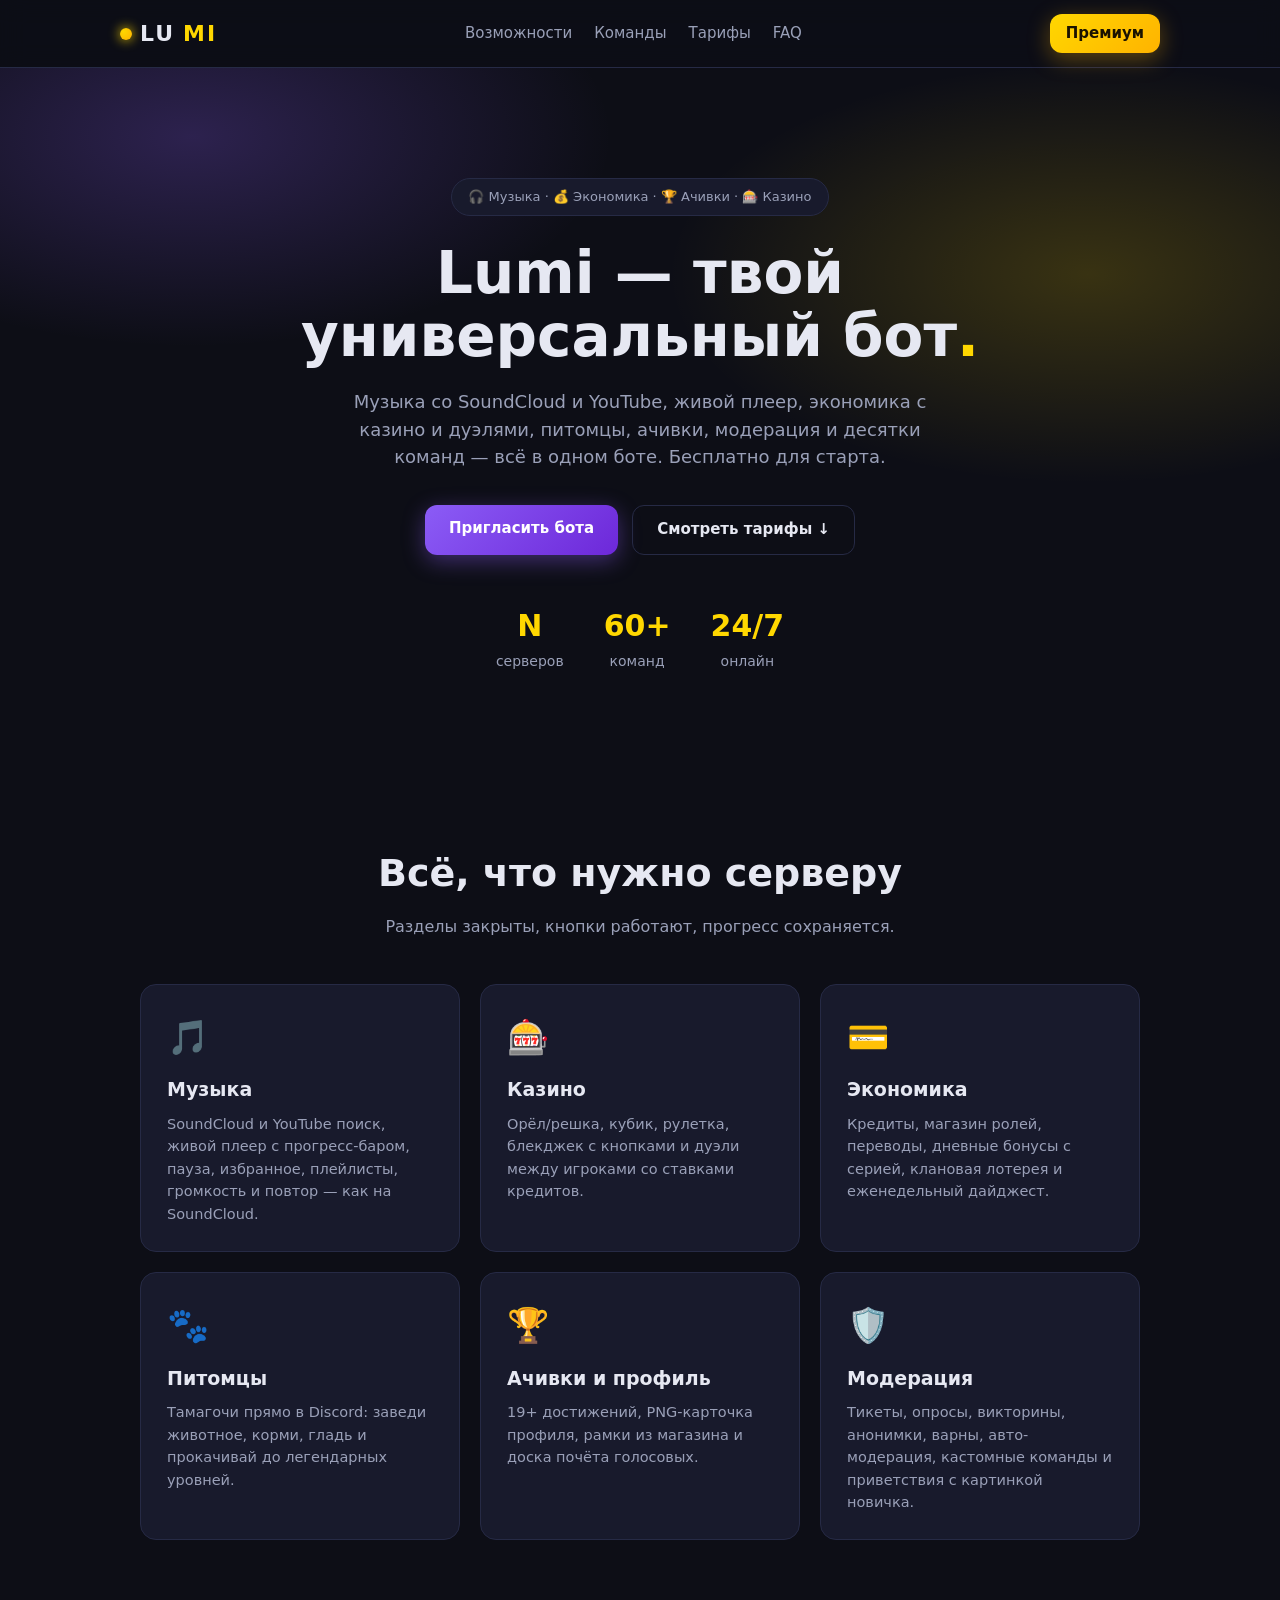
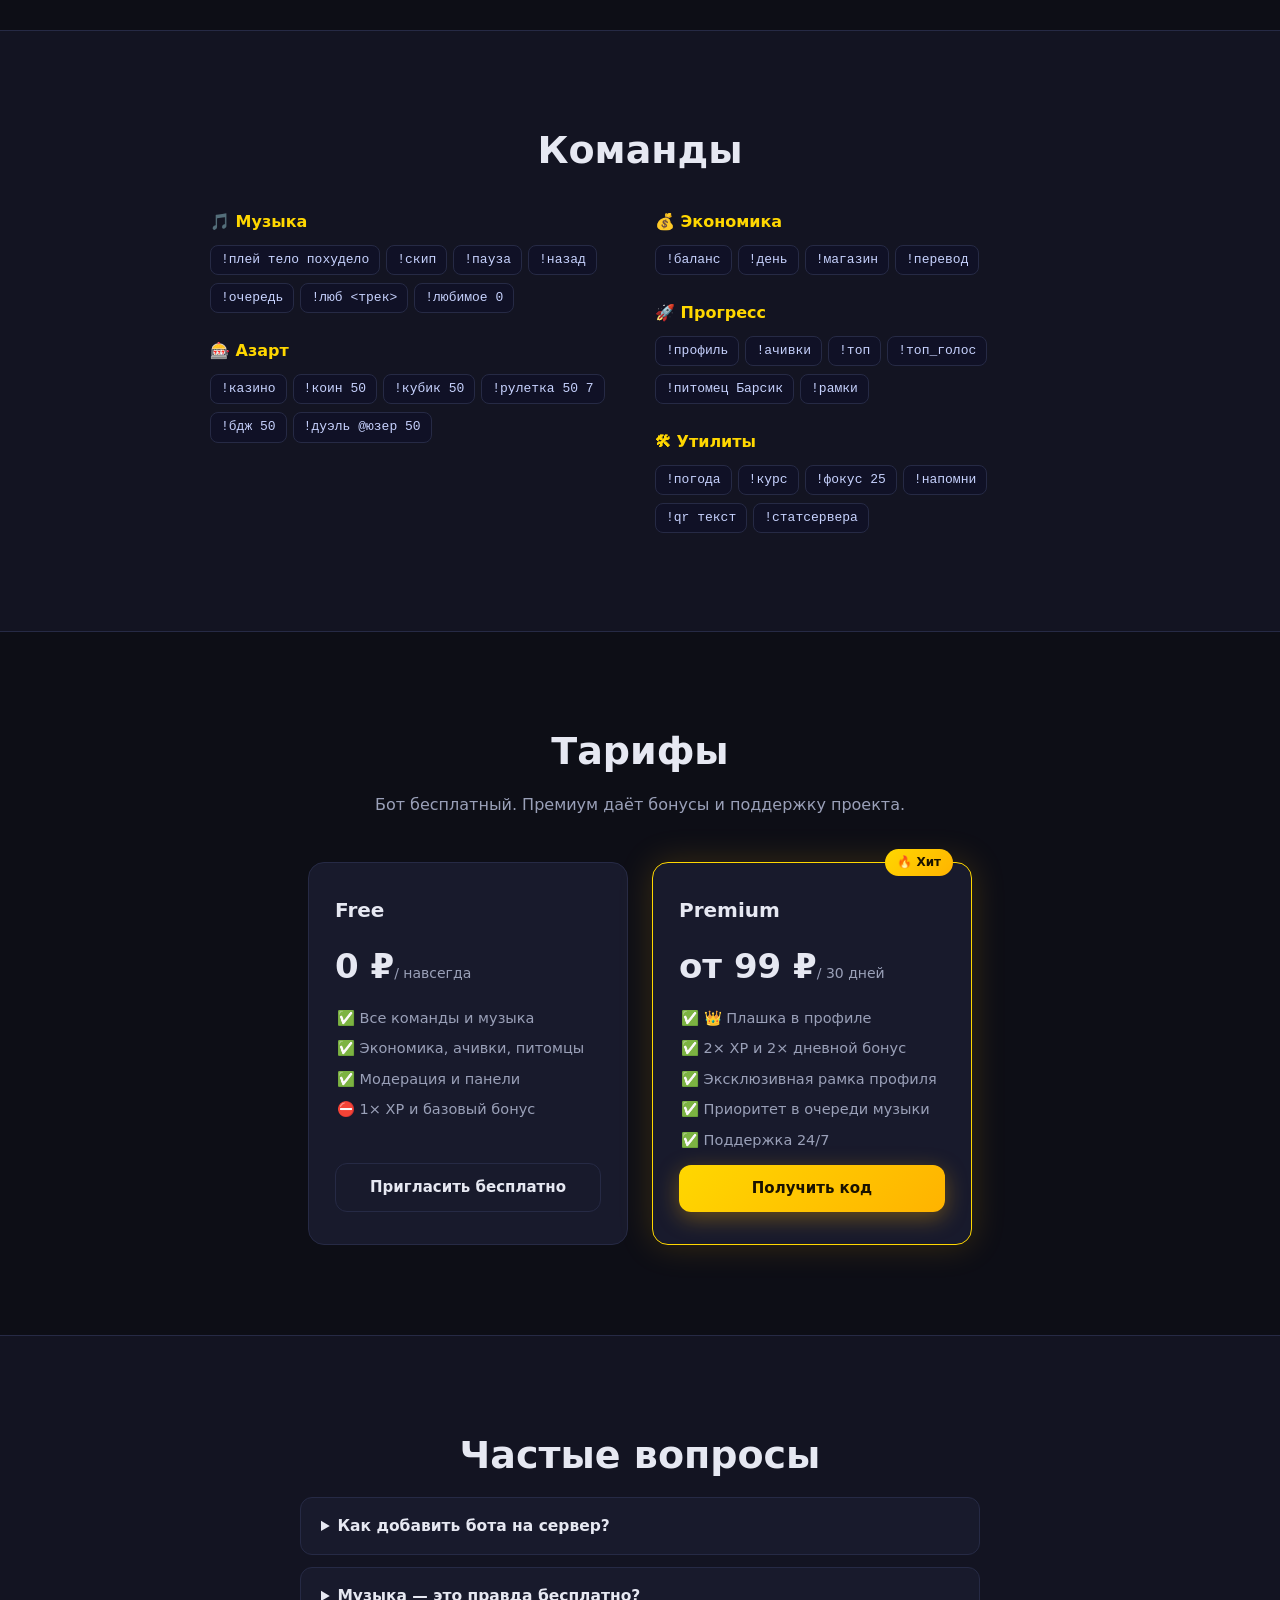
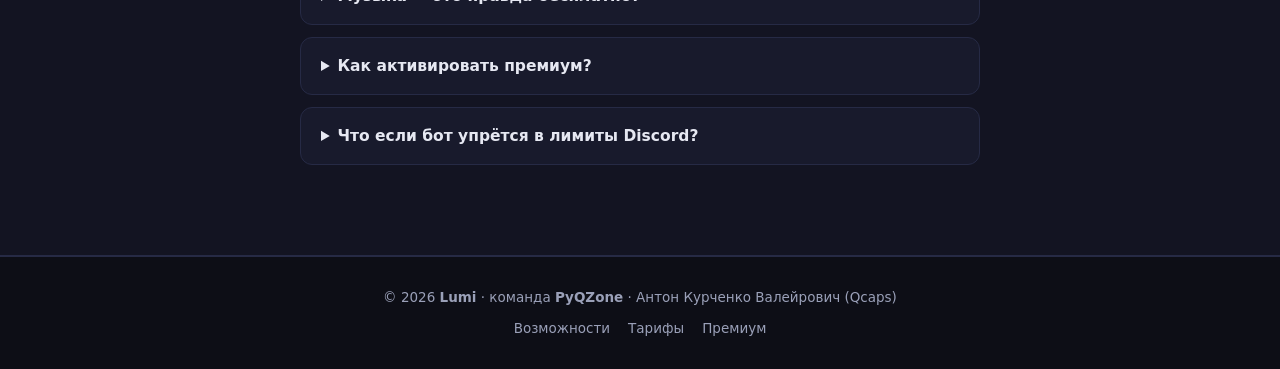
==== site/index.html @ 6f016075 "Сайт бота (лендинг + премиум-страница) + модуль лицензий (!генкод/!активировать, 2x XP, 2x бонус, ра" ====
<!DOCTYPE html>
<html lang="ru">
<head>
<meta charset="UTF-8">
<meta name="viewport" content="width=device-width, initial-scale=1.0">
<title>Lumi — универсальный бот для Discord</title>
<link rel="stylesheet" href="css/style.css">
</head>
<body>
<header class="nav">
  <div class="nav-inner">
    <div class="logo"><span class="logo-dot"></span>LU<span class="accent">MI</span></div>
    <nav>
      <a href="#features">Возможности</a>
      <a href="#commands">Команды</a>
      <a href="#pricing">Тарифы</a>
      <a href="#faq">FAQ</a>
    </nav>
    <a href="premium.html" class="btn btn-gold btn-sm">Премиум</a>
  </div>
</header>

<section class="hero">
  <div class="hero-glow"></div>
  <div class="hero-inner">
    <div class="badge">🎧 Музыка · 💰 Экономика · 🏆 Ачивки · 🎰 Казино</div>
    <h1>Lumi — твой<br>универсальный бот<span class="accent">.</span></h1>
    <p class="sub">Музыка со SoundCloud и YouTube, живой плеер, экономика с казино и дуэлями, питомцы, ачивки, модерация и десятки команд — всё в одном боте. Бесплатно для старта.</p>
    <div class="hero-actions">
      <a href="#" class="btn btn-primary" id="inviteBtn">Пригласить бота</a>
      <a href="#pricing" class="btn btn-ghost">Смотреть тарифы ↓</a>
    </div>
    <div class="hero-stats">
      <div><b id="statServers">N</b><span>серверов</span></div>
      <div><b id="statCommands">60+</b><span>команд</span></div>
      <div><b>24/7</b><span>онлайн</span></div>
    </div>
  </div>
</section>

<section class="section" id="features">
  <h2>Всё, что нужно серверу</h2>
  <p class="section-sub">Разделы закрыты, кнопки работают, прогресс сохраняется.</p>
  <div class="grid">
    <div class="card"><span class="card-emoji">🎵</span><h3>Музыка</h3><p>SoundCloud и YouTube поиск, живой плеер с прогресс-баром, пауза, избранное, плейлисты, громкость и повтор — как на SoundCloud.</p></div>
    <div class="card"><span class="card-emoji">🎰</span><h3>Казино</h3><p>Орёл/решка, кубик, рулетка, блекджек с кнопками и дуэли между игроками со ставками кредитов.</p></div>
    <div class="card"><span class="card-emoji">💳</span><h3>Экономика</h3><p>Кредиты, магазин ролей, переводы, дневные бонусы с серией, клановая лотерея и еженедельный дайджест.</p></div>
    <div class="card"><span class="card-emoji">🐾</span><h3>Питомцы</h3><p>Тамагочи прямо в Discord: заведи животное, корми, гладь и прокачивай до легендарных уровней.</p></div>
    <div class="card"><span class="card-emoji">🏆</span><h3>Ачивки и профиль</h3><p>19+ достижений, PNG-карточка профиля, рамки из магазина и доска почёта голосовых.</p></div>
    <div class="card"><span class="card-emoji">🛡️</span><h3>Модерация</h3><p>Тикеты, опросы, викторины, анонимки, варны, авто-модерация, кастомные команды и приветствия с картинкой новичка.</p></div>
  </div>
</section>

<section class="section alt" id="commands">
  <h2>Команды</h2>
  <div class="cmd-cols">
    <div>
      <h4>🎵 Музыка</h4>
      <code>!плей тело похудело</code><code>!скип</code><code>!пауза</code><code>!назад</code><code>!очередь</code><code>!люб <трек></code><code>!любимое 0</code>
      <h4>🎰 Азарт</h4>
      <code>!казино</code><code>!коин 50</code><code>!кубик 50</code><code>!рулетка 50 7</code><code>!бдж 50</code><code>!дуэль @юзер 50</code>
    </div>
    <div>
      <h4>💰 Экономика</h4>
      <code>!баланс</code><code>!день</code><code>!магазин</code><code>!перевод</code>
      <h4>🚀 Прогресс</h4>
      <code>!профиль</code><code>!ачивки</code><code>!топ</code><code>!топ_голос</code><code>!питомец Барсик</code><code>!рамки</code>
      <h4>🛠 Утилиты</h4>
      <code>!погода</code><code>!курс</code><code>!фокус 25</code><code>!напомни</code><code>!qr текст</code><code>!статсервера</code>
    </div>
  </div>
</section>

<section class="section" id="pricing">
  <h2>Тарифы</h2>
  <p class="section-sub">Бот бесплатный. Премиум даёт бонусы и поддержку проекта.</p>
  <div class="price-grid">
    <div class="price-card">
      <h3>Free</h3>
      <div class="price">0 ₽<span>/ навсегда</span></div>
      <ul>
        <li>✅ Все команды и музыка</li>
        <li>✅ Экономика, ачивки, питомцы</li>
        <li>✅ Модерация и панели</li>
        <li>⛔ 1× XP и базовый бонус</li>
      </ul>
      <a href="#" class="btn btn-ghost" id="inviteBtn2">Пригласить бесплатно</a>
    </div>
    <div class="price-card hot">
      <div class="hot-label">🔥 Хит</div>
      <h3>Premium</h3>
      <div class="price">от 99 ₽<span>/ 30 дней</span></div>
      <ul>
        <li>✅ 👑 Плашка в профиле</li>
        <li>✅ 2× XP и 2× дневной бонус</li>
        <li>✅ Эксклюзивная рамка профиля</li>
        <li>✅ Приоритет в очереди музыки</li>
        <li>✅ Поддержка 24/7</li>
      </ul>
      <a href="premium.html" class="btn btn-gold">Получить код</a>
    </div>
  </div>
</section>

<section class="section alt" id="faq">
  <h2>Частые вопросы</h2>
  <div class="faq">
    <details><summary>Как добавить бота на сервер?</summary><p>Нажми «Пригласить бота» и выбери сервер в окне Discord. Нужны права Administrator или Connect/Speak для музыки.</p></details>
    <details><summary>Музыка — это правда бесплатно?</summary><p>Да, поиск и воспроизведение со SoundCloud не требуют подписок и ключей.</p></details>
    <details><summary>Как активировать премиум?</summary><p>Купи код у администратора сервера, затем напиши в Discord: <code>!активировать КОД</code></p></details>
    <details><summary>Что если бот упрётся в лимиты Discord?</summary><p>Это частая проблема всех ботов — она решается покупкой серверного буста, а не платой за бота. Мы всегда на связи в поддержке.</p></details>
  </div>
</section>

<footer class="footer">
  <div>© 2026 <b>Lumi</b> · команда <b>PyQZone</b> · Антон Курченко Валейрович (Qcaps)</div>
  <div class="footer-links"><a href="#features">Возможности</a><a href="#pricing">Тарифы</a><a href="premium.html">Премиум</a></div>
</footer>

<script src="js/main.js"></script>
</body>
</html>
---- site/css/style.css ----
:root {
  --bg: #0d0e16;
  --bg2: #131422;
  --card: #181a2c;
  --line: #262a45;
  --text: #e6e8f2;
  --muted: #9aa0b8;
  --gold: #ffd700;
  --gold2: #ffb300;
  --violet: #8b5cf6;
  --green: #22c55e;
  --red: #ef4444;
  --radius: 16px;
}

* { margin: 0; padding: 0; box-sizing: border-box; }
html { scroll-behavior: smooth; }
body {
  background: var(--bg);
  color: var(--text);
  font-family: "Segoe UI", system-ui, -apple-system, sans-serif;
  line-height: 1.55;
}

.accent { color: var(--gold); }

/* ── Навигация ── */
.nav {
  position: sticky; top: 0; z-index: 50;
  background: rgba(13, 14, 22, 0.82);
  backdrop-filter: blur(12px);
  border-bottom: 1px solid var(--line);
}
.nav-inner {
  max-width: 1080px; margin: 0 auto; padding: 14px 20px;
  display: flex; align-items: center; justify-content: space-between; gap: 16px;
}
.logo {
  font-weight: 800; font-size: 22px; letter-spacing: 2px;
  display: flex; align-items: center; gap: 8px;
}
.logo-dot {
  width: 12px; height: 12px; border-radius: 50%;
  background: radial-gradient(circle at 30% 30%, var(--gold), var(--gold2));
  box-shadow: 0 0 12px var(--gold);
}
.logo-tag {
  font-size: 12px; font-weight: 700; color: var(--bg);
  background: linear-gradient(135deg, var(--gold), var(--gold2));
  padding: 2px 8px; border-radius: 8px; letter-spacing: 1px;
}
.nav nav { display: flex; gap: 22px; }
.nav nav a { color: var(--muted); text-decoration: none; font-size: 15px; transition: color .2s; }
.nav nav a:hover { color: var(--gold); }
.nav a { font-size: 15px; }

/* ── Кнопки ── */
.btn {
  display: inline-block; padding: 12px 24px; border-radius: 12px;
  text-decoration: none; font-weight: 700; font-size: 15px;
  border: none; cursor: pointer; transition: transform .15s, box-shadow .2s;
}
.btn:hover { transform: translateY(-2px); }
.btn-sm { padding: 8px 16px; font-size: 14px; }
.btn-gold {
  background: linear-gradient(135deg, var(--gold), var(--gold2));
  color: #1a1200;
  box-shadow: 0 6px 22px rgba(255, 179, 0, .35);
}
.btn-primary {
  background: linear-gradient(135deg, var(--violet), #6d28d9);
  color: #fff; box-shadow: 0 6px 22px rgba(139, 92, 246, .4);
}
.btn-ghost {
  background: transparent; color: var(--text);
  border: 1px solid var(--line);
}
.btn-ghost:hover { border-color: var(--gold); color: var(--gold); }

/* ── Hero ── */
.hero {
  position: relative; overflow: hidden;
  padding: 110px 20px 80px;
  text-align: center;
}
.hero-glow {
  position: absolute; inset: 0; pointer-events: none;
  background:
    radial-gradient(600px 300px at 15% 10%, rgba(139, 92, 246, .25), transparent 70%),
    radial-gradient(600px 300px at 85% 30%, rgba(255, 215, 0, .18), transparent 70%);
}
.hero-inner { position: relative; max-width: 760px; margin: 0 auto; }
.badge {
  display: inline-block; padding: 8px 16px; border-radius: 999px;
  border: 1px solid var(--line); background: var(--card);
  color: var(--muted); font-size: 13px; margin-bottom: 26px;
}
.hero h1 { font-size: 58px; line-height: 1.08; margin-bottom: 20px; }
.sub { color: var(--muted); font-size: 18px; max-width: 620px; margin: 0 auto 34px; }
.hero-actions { display: flex; gap: 14px; justify-content: center; flex-wrap: wrap; }
.hero-stats {
  display: flex; gap: 40px; justify-content: center; margin-top: 48px; flex-wrap: wrap;
}
.hero-stats b { display: block; font-size: 30px; color: var(--gold); }
.hero-stats span { color: var(--muted); font-size: 14px; }

/* ── Секции ── */
.section { padding: 90px 20px; max-width: 1080px; margin: 0 auto; }
.section.alt { max-width: none; background: var(--bg2); border-top: 1px solid var(--line); border-bottom: 1px solid var(--line); }
.section h2 { font-size: 38px; text-align: center; margin-bottom: 12px; }
.section-sub { text-align: center; color: var(--muted); margin-bottom: 44px; }

/* ── Карточки ── */
.grid {
  display: grid; grid-template-columns: repeat(auto-fit, minmax(290px, 1fr));
  gap: 20px; max-width: 1080px; margin: 0 auto; padding: 0 20px;
}
.card {
  background: var(--card); border: 1px solid var(--line);
  border-radius: var(--radius); padding: 26px;
  transition: transform .2s, border-color .2s;
}
.card:hover { transform: translateY(-4px); border-color: var(--gold); }
.card-emoji { font-size: 34px; display: block; margin-bottom: 12px; }
.card h3 { font-size: 19px; margin-bottom: 8px; }
.card p { color: var(--muted); font-size: 14.5px; }

/* ── Команды ── */
.cmd-cols {
  display: grid; grid-template-columns: 1fr 1fr; gap: 30px;
  max-width: 900px; margin: 0 auto; padding: 0 20px;
}
.cmd-cols h4 { color: var(--gold); margin: 18px 0 10px; font-size: 16px; }
.cmd-cols code {
  display: inline-block; background: #101126; border: 1px solid var(--line);
  padding: 4px 10px; border-radius: 8px; margin: 0 6px 8px 0;
  color: #c7d2fe; font-size: 13px; font-family: Consolas, monospace;
}

/* ── Тарифы ── */
.price-grid {
  display: grid; grid-template-columns: repeat(auto-fit, minmax(280px, 320px));
  gap: 24px; justify-content: center; padding: 0 20px;
}
.price-card {
  background: var(--card); border: 1px solid var(--line);
  border-radius: var(--radius); padding: 32px 26px;
  display: flex; flex-direction: column; gap: 14px;
  position: relative;
}
.price-card.hot { border-color: var(--gold); box-shadow: 0 0 34px rgba(255, 179, 0, .18); }
.hot-label {
  position: absolute; top: -14px; right: 18px;
  background: linear-gradient(135deg, var(--gold), var(--gold2));
  color: #1a1200; font-weight: 800; font-size: 12px;
  padding: 4px 12px; border-radius: 999px;
}
.price-card h3 { font-size: 20px; }
.price { font-size: 34px; font-weight: 800; }
.price span { font-size: 14px; color: var(--muted); font-weight: 400; }
.price-card ul { list-style: none; display: flex; flex-direction: column; gap: 8px; font-size: 14.5px; color: var(--muted); flex: 1; }
.price-card ul li { padding-left: 2px; }
.price-card .btn { text-align: center; }

/* ── FAQ ── */
.faq { max-width: 720px; margin: 0 auto; display: flex; flex-direction: column; gap: 12px; padding: 0 20px; }
.faq details {
  background: var(--card); border: 1px solid var(--line);
  border-radius: 12px; padding: 16px 20px;
}
.faq summary { cursor: pointer; font-weight: 700; font-size: 15.5px; }
.faq details p { color: var(--muted); margin-top: 10px; font-size: 14.5px; }
.faq code { background: #101126; padding: 2px 8px; border-radius: 6px; color: #c7d2fe; }

/* ── Premium-страница ── */
.prem-hero { text-align: center; padding-top: 70px; }
.prem-box {
  max-width: 520px; margin: 30px auto 0;
  background: var(--card); border: 1px solid var(--line);
  border-radius: var(--radius); padding: 28px;
  display: flex; flex-direction: column; gap: 12px; text-align: left;
}
.prem-box label { font-weight: 700; font-size: 14px; color: var(--muted); }
.code-row { display: flex; gap: 10px; }
.prem-box input {
  flex: 1; background: #0d0e16; border: 1px solid var(--line);
  border-radius: 12px; padding: 12px 14px; color: var(--text);
  font-size: 16px; font-family: Consolas, monospace; letter-spacing: 1px;
  outline: none; transition: border-color .2s;
}
.prem-box input:focus { border-color: var(--gold); }
.hint { color: var(--muted); font-size: 13.5px; }
.hint.ok { color: var(--green); }
.hint.err { color: var(--red); }
.steps {
  display: flex; flex-direction: column; gap: 16px;
  max-width: 560px; margin: 0 auto; padding: 0 20px;
}
.step {
  background: var(--card); border: 1px solid var(--line);
  border-radius: 12px; padding: 18px 20px; font-size: 15px;
  display: flex; align-items: center; gap: 14px;
}
.step b {
  width: 34px; height: 34px; flex-shrink: 0;
  background: linear-gradient(135deg, var(--gold), var(--gold2));
  color: #1a1200; border-radius: 50%;
  display: flex; align-items: center; justify-content: center;
}
.step code { background: #101126; padding: 2px 8px; border-radius: 6px; color: #c7d2fe; }

/* ── Footer ── */
.footer {
  border-top: 1px solid var(--line); padding: 30px 20px;
  text-align: center; color: var(--muted); font-size: 13.5px;
  display: flex; flex-direction: column; gap: 10px;
}
.footer-links { display: flex; gap: 18px; justify-content: center; }
.footer-links a { color: var(--muted); text-decoration: none; }
.footer-links a:hover { color: var(--gold); }

@media (max-width: 760px) {
  .hero h1 { font-size: 38px; }
  .nav nav { display: none; }
  .cmd-cols { grid-template-columns: 1fr; }
  .code-row { flex-direction: column; }
}
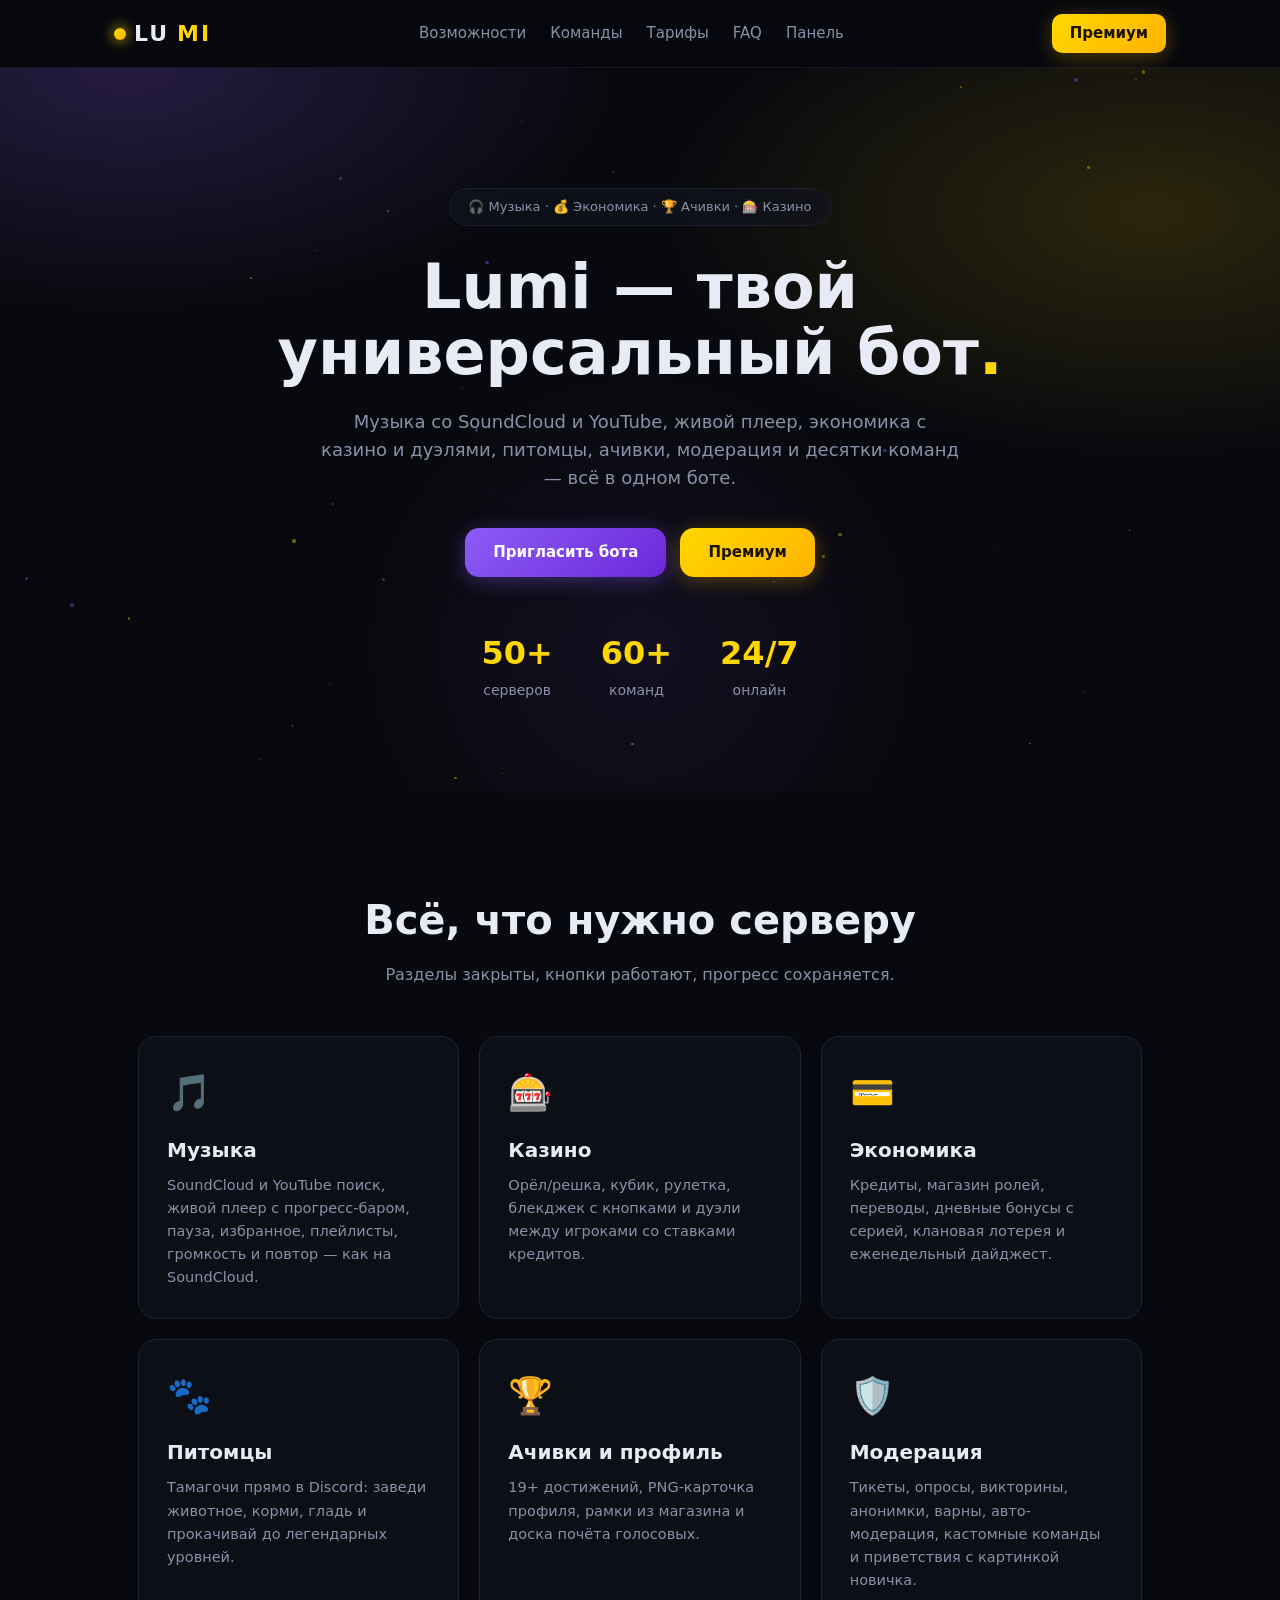
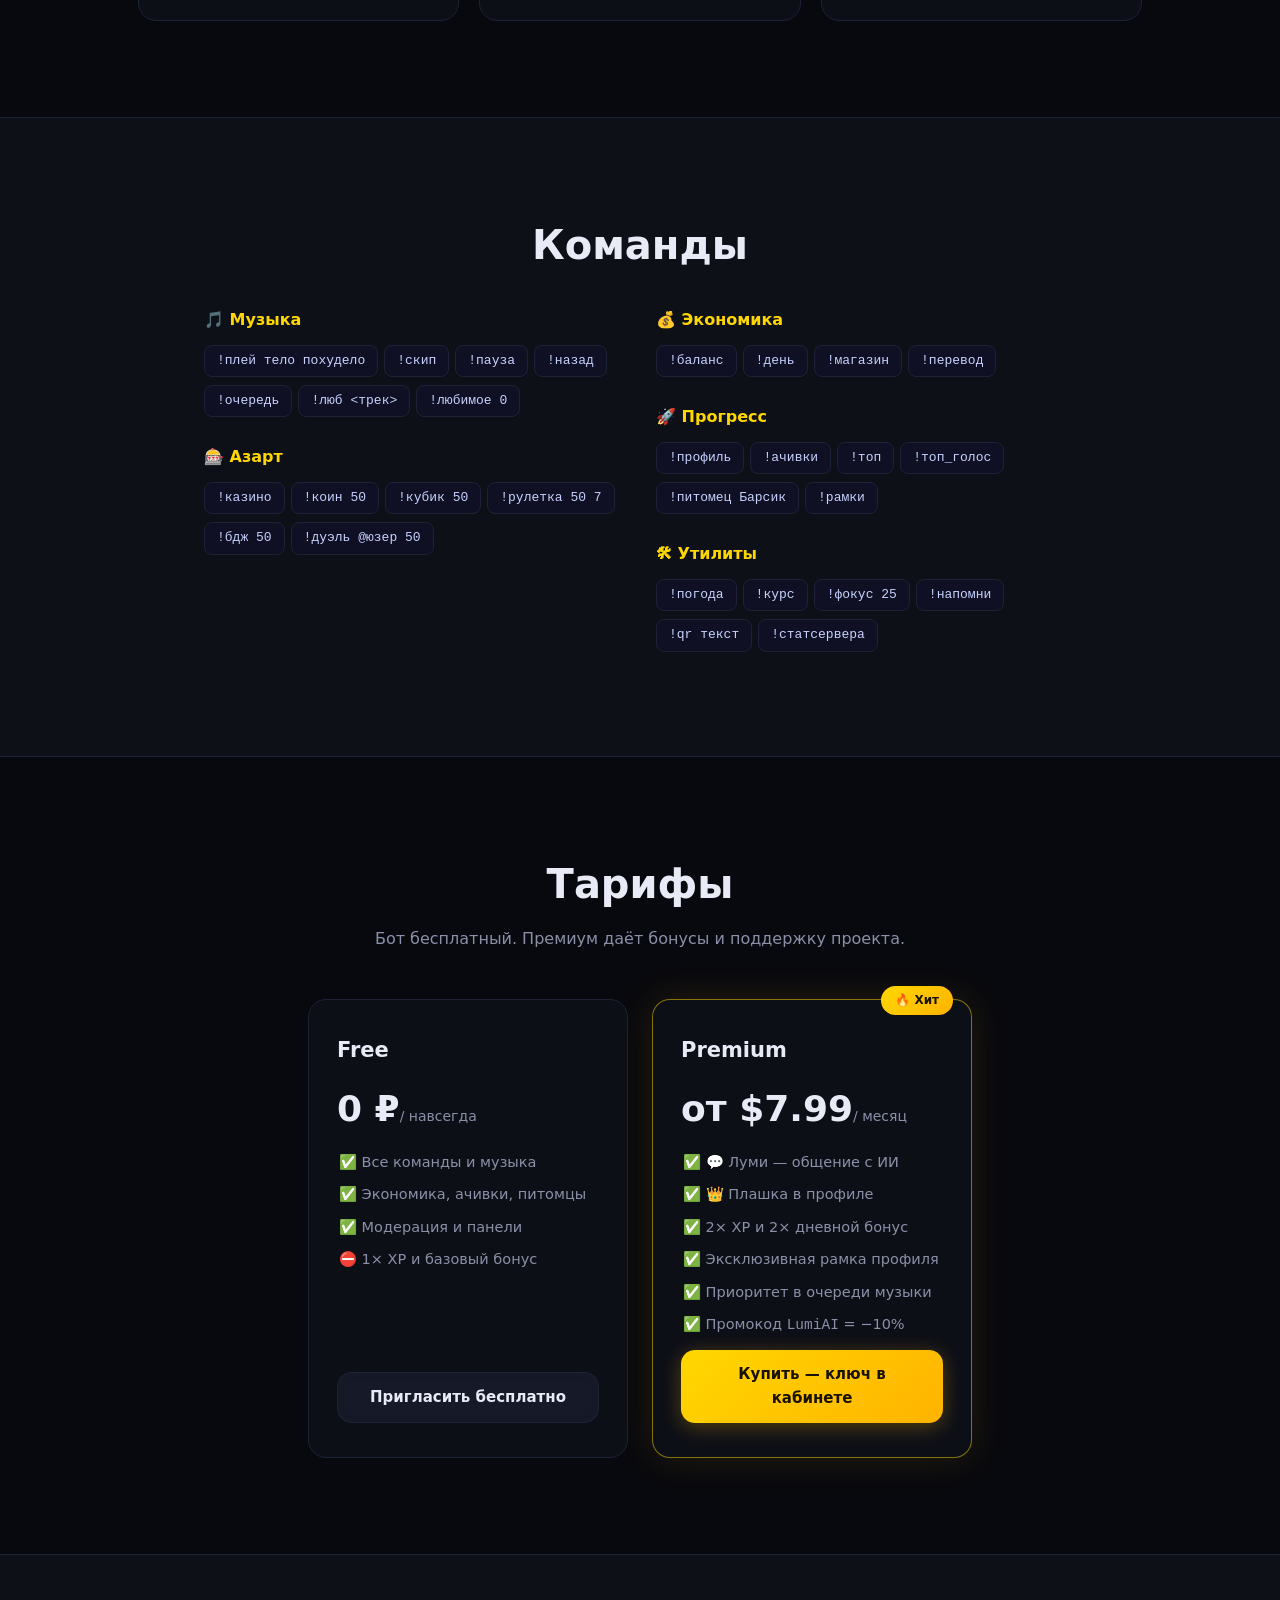
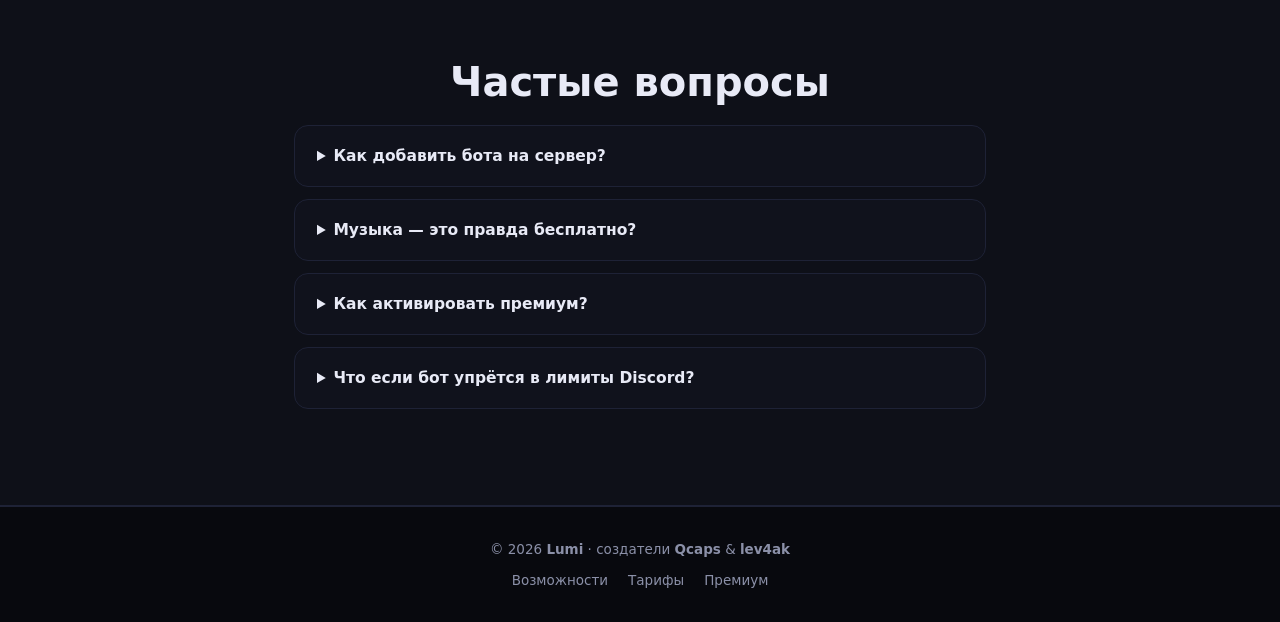
==== commit 7cca321b: "Сайт: крутой дизайн, Qcaps & lev4ak, LUMI_API на Render, личный кабинет с Discord входом" ====
--- a/site/index.html
+++ b/site/index.html
@@ -15,6 +15,7 @@
       <a href="#commands">Команды</a>
       <a href="#pricing">Тарифы</a>
       <a href="#faq">FAQ</a>
+      <a href="dashboard.html">Панель</a>
     </nav>
     <a href="premium.html" class="btn btn-gold btn-sm">Премиум</a>
   </div>
@@ -22,16 +23,17 @@
 
 <section class="hero">
   <div class="hero-glow"></div>
+  <div class="hero-particles" id="particles"></div>
   <div class="hero-inner">
     <div class="badge">🎧 Музыка · 💰 Экономика · 🏆 Ачивки · 🎰 Казино</div>
     <h1>Lumi — твой<br>универсальный бот<span class="accent">.</span></h1>
-    <p class="sub">Музыка со SoundCloud и YouTube, живой плеер, экономика с казино и дуэлями, питомцы, ачивки, модерация и десятки команд — всё в одном боте. Бесплатно для старта.</p>
+    <p class="sub">Музыка со SoundCloud и YouTube, живой плеер, экономика с казино и дуэлями, питомцы, ачивки, модерация и десятки команд — всё в одном боте.</p>
     <div class="hero-actions">
       <a href="#" class="btn btn-primary" id="inviteBtn">Пригласить бота</a>
-      <a href="#pricing" class="btn btn-ghost">Смотреть тарифы ↓</a>
+      <a href="#pricing" class="btn btn-gold">Премиум</a>
     </div>
     <div class="hero-stats">
-      <div><b id="statServers">N</b><span>серверов</span></div>
+      <div><b id="statServers">50+</b><span>серверов</span></div>
       <div><b id="statCommands">60+</b><span>команд</span></div>
       <div><b>24/7</b><span>онлайн</span></div>
     </div>
@@ -85,19 +87,21 @@
         <li>⛔ 1× XP и базовый бонус</li>
       </ul>
       <a href="#" class="btn btn-ghost" id="inviteBtn2">Пригласить бесплатно</a>
+
     </div>
     <div class="price-card hot">
       <div class="hot-label">🔥 Хит</div>
       <h3>Premium</h3>
-      <div class="price">от 99 ₽<span>/ 30 дней</span></div>
+      <div class="price">от $7.99<span>/ месяц</span></div>
       <ul>
+        <li>✅ 💬 Луми — общение с ИИ</li>
         <li>✅ 👑 Плашка в профиле</li>
         <li>✅ 2× XP и 2× дневной бонус</li>
         <li>✅ Эксклюзивная рамка профиля</li>
         <li>✅ Приоритет в очереди музыки</li>
-        <li>✅ Поддержка 24/7</li>
+        <li>✅ Промокод <code>LumiAI</code> = −10%</li>
       </ul>
-      <a href="premium.html" class="btn btn-gold">Получить код</a>
+      <a href="premium.html" class="btn btn-gold">Купить — ключ в кабинете</a>
     </div>
   </div>
 </section>
@@ -107,13 +111,13 @@
   <div class="faq">
     <details><summary>Как добавить бота на сервер?</summary><p>Нажми «Пригласить бота» и выбери сервер в окне Discord. Нужны права Administrator или Connect/Speak для музыки.</p></details>
     <details><summary>Музыка — это правда бесплатно?</summary><p>Да, поиск и воспроизведение со SoundCloud не требуют подписок и ключей.</p></details>
-    <details><summary>Как активировать премиум?</summary><p>Купи код у администратора сервера, затем напиши в Discord: <code>!активировать КОД</code></p></details>
+    <details><summary>Как активировать премиум?</summary><p>Купи тариф на <a href="premium.html">странице премиума</a> — ключ автоматически появится в <a href="account.html">личном кабинете</a>. Затем напиши в Discord: <code>!активировать КОД</code></p></details>
     <details><summary>Что если бот упрётся в лимиты Discord?</summary><p>Это частая проблема всех ботов — она решается покупкой серверного буста, а не платой за бота. Мы всегда на связи в поддержке.</p></details>
   </div>
 </section>
 
 <footer class="footer">
-  <div>© 2026 <b>Lumi</b> · команда <b>PyQZone</b> · Антон Курченко Валейрович (Qcaps)</div>
+  <div>© 2026 <b>Lumi</b> · создатели <b>Qcaps</b> &amp; <b>lev4ak</b></div>
   <div class="footer-links"><a href="#features">Возможности</a><a href="#pricing">Тарифы</a><a href="premium.html">Премиум</a></div>
 </footer>
 
--- a/site/css/style.css
+++ b/site/css/style.css
@@ -1,16 +1,16 @@
 :root {
-  --bg: #0d0e16;
-  --bg2: #131422;
-  --card: #181a2c;
-  --line: #262a45;
-  --text: #e6e8f2;
-  --muted: #9aa0b8;
+  --bg: #08090e;
+  --bg2: #0e1018;
+  --card: #12141f;
+  --line: #1e2236;
+  --text: #e8eaf6;
+  --muted: #8b90a8;
   --gold: #ffd700;
   --gold2: #ffb300;
   --violet: #8b5cf6;
   --green: #22c55e;
   --red: #ef4444;
-  --radius: 16px;
+  --radius: 18px;
 }
 
 * { margin: 0; padding: 0; box-sizing: border-box; }
@@ -18,8 +18,9 @@
 body {
   background: var(--bg);
   color: var(--text);
-  font-family: "Segoe UI", system-ui, -apple-system, sans-serif;
+  font-family: "Inter", "Segoe UI", system-ui, -apple-system, sans-serif;
   line-height: 1.55;
+  overflow-x: hidden;
 }
 
 .accent { color: var(--gold); }
@@ -27,12 +28,12 @@
 /* ── Навигация ── */
 .nav {
   position: sticky; top: 0; z-index: 50;
-  background: rgba(13, 14, 22, 0.82);
-  backdrop-filter: blur(12px);
-  border-bottom: 1px solid var(--line);
+  background: rgba(8, 9, 14, 0.85);
+  backdrop-filter: blur(20px) saturate(180%);
+  border-bottom: 1px solid rgba(30, 34, 54, 0.6);
 }
 .nav-inner {
-  max-width: 1080px; margin: 0 auto; padding: 14px 20px;
+  max-width: 1100px; margin: 0 auto; padding: 14px 24px;
   display: flex; align-items: center; justify-content: space-between; gap: 16px;
 }
 .logo {
@@ -42,150 +43,210 @@
 .logo-dot {
   width: 12px; height: 12px; border-radius: 50%;
   background: radial-gradient(circle at 30% 30%, var(--gold), var(--gold2));
-  box-shadow: 0 0 12px var(--gold);
+  box-shadow: 0 0 14px var(--gold);
+  animation: pulse 2s ease-in-out infinite;
+}
+@keyframes pulse {
+  0%, 100% { box-shadow: 0 0 14px var(--gold); }
+  50% { box-shadow: 0 0 22px var(--gold), 0 0 40px rgba(255, 215, 0, 0.2); }
 }
 .logo-tag {
-  font-size: 12px; font-weight: 700; color: var(--bg);
-  background: linear-gradient(135deg, var(--gold), var(--gold2));
-  padding: 2px 8px; border-radius: 8px; letter-spacing: 1px;
-}
-.nav nav { display: flex; gap: 22px; }
+  font-size: 11px; font-weight: 700; color: var(--bg);
+  background: linear-gradient(135deg, var(--gold), var(--gold2));
+  padding: 3px 10px; border-radius: 8px; letter-spacing: 1px;
+}
+.nav nav { display: flex; gap: 24px; }
 .nav nav a { color: var(--muted); text-decoration: none; font-size: 15px; transition: color .2s; }
 .nav nav a:hover { color: var(--gold); }
 .nav a { font-size: 15px; }
 
 /* ── Кнопки ── */
 .btn {
-  display: inline-block; padding: 12px 24px; border-radius: 12px;
+  display: inline-block; padding: 13px 28px; border-radius: 14px;
   text-decoration: none; font-weight: 700; font-size: 15px;
-  border: none; cursor: pointer; transition: transform .15s, box-shadow .2s;
+  border: none; cursor: pointer; transition: all .2s ease;
+  position: relative; overflow: hidden;
 }
 .btn:hover { transform: translateY(-2px); }
-.btn-sm { padding: 8px 16px; font-size: 14px; }
+.btn-sm { padding: 8px 18px; font-size: 14px; border-radius: 10px; }
 .btn-gold {
   background: linear-gradient(135deg, var(--gold), var(--gold2));
   color: #1a1200;
-  box-shadow: 0 6px 22px rgba(255, 179, 0, .35);
-}
+  box-shadow: 0 4px 20px rgba(255, 179, 0, 0.3);
+}
+.btn-gold:hover { box-shadow: 0 6px 28px rgba(255, 179, 0, 0.45); }
 .btn-primary {
   background: linear-gradient(135deg, var(--violet), #6d28d9);
-  color: #fff; box-shadow: 0 6px 22px rgba(139, 92, 246, .4);
-}
+  color: #fff; box-shadow: 0 4px 20px rgba(139, 92, 246, 0.35);
+}
+.btn-primary:hover { box-shadow: 0 6px 28px rgba(139, 92, 246, 0.5); }
 .btn-ghost {
-  background: transparent; color: var(--text);
-  border: 1px solid var(--line);
-}
-.btn-ghost:hover { border-color: var(--gold); color: var(--gold); }
+  background: rgba(30, 34, 54, 0.5); color: var(--text);
+  border: 1px solid var(--line);
+  backdrop-filter: blur(8px);
+}
+.btn-ghost:hover { border-color: var(--gold); color: var(--gold); background: rgba(255, 215, 0, 0.05); }
 
 /* ── Hero ── */
 .hero {
   position: relative; overflow: hidden;
-  padding: 110px 20px 80px;
+  padding: 120px 24px 90px;
   text-align: center;
 }
 .hero-glow {
   position: absolute; inset: 0; pointer-events: none;
   background:
-    radial-gradient(600px 300px at 15% 10%, rgba(139, 92, 246, .25), transparent 70%),
-    radial-gradient(600px 300px at 85% 30%, rgba(255, 215, 0, .18), transparent 70%);
-}
-.hero-inner { position: relative; max-width: 760px; margin: 0 auto; }
+    radial-gradient(700px 350px at 10% 0%, rgba(139, 92, 246, 0.22), transparent 70%),
+    radial-gradient(700px 350px at 90% 20%, rgba(255, 215, 0, 0.14), transparent 70%),
+    radial-gradient(400px 400px at 50% 80%, rgba(139, 92, 246, 0.08), transparent 70%);
+}
+.hero-particles {
+  position: absolute; inset: 0; pointer-events: none;
+}
+.hero-inner { position: relative; max-width: 780px; margin: 0 auto; }
 .badge {
-  display: inline-block; padding: 8px 16px; border-radius: 999px;
-  border: 1px solid var(--line); background: var(--card);
-  color: var(--muted); font-size: 13px; margin-bottom: 26px;
-}
-.hero h1 { font-size: 58px; line-height: 1.08; margin-bottom: 20px; }
-.sub { color: var(--muted); font-size: 18px; max-width: 620px; margin: 0 auto 34px; }
-.hero-actions { display: flex; gap: 14px; justify-content: center; flex-wrap: wrap; }
+  display: inline-block; padding: 8px 18px; border-radius: 999px;
+  border: 1px solid rgba(30, 34, 54, 0.8); background: rgba(18, 20, 31, 0.7);
+  backdrop-filter: blur(8px);
+  color: var(--muted); font-size: 13px; margin-bottom: 28px;
+  animation: fadeInUp .6s ease-out;
+}
+.hero h1 {
+  font-size: 62px; line-height: 1.06; margin-bottom: 22px;
+  animation: fadeInUp .6s ease-out .1s both;
+}
+.sub {
+  color: var(--muted); font-size: 18px; max-width: 640px;
+  margin: 0 auto 36px;
+  animation: fadeInUp .6s ease-out .2s both;
+}
+.hero-actions {
+  display: flex; gap: 14px; justify-content: center; flex-wrap: wrap;
+  animation: fadeInUp .6s ease-out .3s both;
+}
 .hero-stats {
-  display: flex; gap: 40px; justify-content: center; margin-top: 48px; flex-wrap: wrap;
-}
-.hero-stats b { display: block; font-size: 30px; color: var(--gold); }
+  display: flex; gap: 48px; justify-content: center;
+  margin-top: 52px; flex-wrap: wrap;
+  animation: fadeInUp .6s ease-out .4s both;
+}
+.hero-stats b { display: block; font-size: 32px; color: var(--gold); }
 .hero-stats span { color: var(--muted); font-size: 14px; }
 
+@keyframes fadeInUp {
+  from { opacity: 0; transform: translateY(24px); }
+  to { opacity: 1; transform: translateY(0); }
+}
+
 /* ── Секции ── */
-.section { padding: 90px 20px; max-width: 1080px; margin: 0 auto; }
-.section.alt { max-width: none; background: var(--bg2); border-top: 1px solid var(--line); border-bottom: 1px solid var(--line); }
-.section h2 { font-size: 38px; text-align: center; margin-bottom: 12px; }
-.section-sub { text-align: center; color: var(--muted); margin-bottom: 44px; }
+.section { padding: 96px 24px; max-width: 1100px; margin: 0 auto; }
+.section.alt {
+  max-width: none; background: var(--bg2);
+  border-top: 1px solid var(--line); border-bottom: 1px solid var(--line);
+}
+.section h2 { font-size: 40px; text-align: center; margin-bottom: 12px; }
+.section-sub { text-align: center; color: var(--muted); margin-bottom: 48px; }
 
 /* ── Карточки ── */
 .grid {
-  display: grid; grid-template-columns: repeat(auto-fit, minmax(290px, 1fr));
-  gap: 20px; max-width: 1080px; margin: 0 auto; padding: 0 20px;
+  display: grid; grid-template-columns: repeat(auto-fit, minmax(300px, 1fr));
+  gap: 20px; max-width: 1100px; margin: 0 auto; padding: 0 24px;
 }
 .card {
-  background: var(--card); border: 1px solid var(--line);
-  border-radius: var(--radius); padding: 26px;
-  transition: transform .2s, border-color .2s;
-}
-.card:hover { transform: translateY(-4px); border-color: var(--gold); }
-.card-emoji { font-size: 34px; display: block; margin-bottom: 12px; }
-.card h3 { font-size: 19px; margin-bottom: 8px; }
-.card p { color: var(--muted); font-size: 14.5px; }
+  background: rgba(18, 20, 31, 0.6);
+  border: 1px solid var(--line);
+  border-radius: var(--radius); padding: 28px;
+  transition: all .25s ease;
+  backdrop-filter: blur(4px);
+}
+.card:hover {
+  transform: translateY(-6px);
+  border-color: rgba(255, 215, 0, 0.4);
+  box-shadow: 0 12px 40px rgba(0, 0, 0, 0.3), 0 0 0 1px rgba(255, 215, 0, 0.1);
+}
+.card-emoji { font-size: 36px; display: block; margin-bottom: 14px; }
+.card h3 { font-size: 20px; margin-bottom: 8px; }
+.card p { color: var(--muted); font-size: 14.5px; line-height: 1.6; }
 
 /* ── Команды ── */
 .cmd-cols {
-  display: grid; grid-template-columns: 1fr 1fr; gap: 30px;
-  max-width: 900px; margin: 0 auto; padding: 0 20px;
-}
-.cmd-cols h4 { color: var(--gold); margin: 18px 0 10px; font-size: 16px; }
+  display: grid; grid-template-columns: 1fr 1fr; gap: 32px;
+  max-width: 920px; margin: 0 auto; padding: 0 24px;
+}
+.cmd-cols h4 { color: var(--gold); margin: 20px 0 12px; font-size: 16px; }
 .cmd-cols code {
-  display: inline-block; background: #101126; border: 1px solid var(--line);
-  padding: 4px 10px; border-radius: 8px; margin: 0 6px 8px 0;
-  color: #c7d2fe; font-size: 13px; font-family: Consolas, monospace;
-}
+  display: inline-block;
+  background: rgba(16, 17, 38, 0.8);
+  border: 1px solid var(--line);
+  padding: 5px 12px; border-radius: 8px; margin: 0 6px 8px 0;
+  color: #c7d2fe; font-size: 13px; font-family: "Fira Code", Consolas, monospace;
+  transition: border-color .2s;
+}
+.cmd-cols code:hover { border-color: var(--violet); }
 
 /* ── Тарифы ── */
 .price-grid {
-  display: grid; grid-template-columns: repeat(auto-fit, minmax(280px, 320px));
-  gap: 24px; justify-content: center; padding: 0 20px;
+  display: grid; grid-template-columns: repeat(auto-fit, minmax(290px, 320px));
+  gap: 24px; justify-content: center; padding: 0 24px;
 }
 .price-card {
-  background: var(--card); border: 1px solid var(--line);
-  border-radius: var(--radius); padding: 32px 26px;
+  background: rgba(18, 20, 31, 0.6);
+  border: 1px solid var(--line);
+  border-radius: var(--radius); padding: 34px 28px;
   display: flex; flex-direction: column; gap: 14px;
   position: relative;
-}
-.price-card.hot { border-color: var(--gold); box-shadow: 0 0 34px rgba(255, 179, 0, .18); }
+  transition: all .25s ease;
+  backdrop-filter: blur(4px);
+}
+.price-card:hover { transform: translateY(-4px); }
+.price-card.hot {
+  border-color: rgba(255, 215, 0, 0.5);
+  box-shadow: 0 0 40px rgba(255, 179, 0, 0.12);
+}
 .hot-label {
   position: absolute; top: -14px; right: 18px;
   background: linear-gradient(135deg, var(--gold), var(--gold2));
   color: #1a1200; font-weight: 800; font-size: 12px;
-  padding: 4px 12px; border-radius: 999px;
-}
-.price-card h3 { font-size: 20px; }
-.price { font-size: 34px; font-weight: 800; }
+  padding: 5px 14px; border-radius: 999px;
+}
+.price-card h3 { font-size: 21px; }
+.price { font-size: 36px; font-weight: 800; }
 .price span { font-size: 14px; color: var(--muted); font-weight: 400; }
-.price-card ul { list-style: none; display: flex; flex-direction: column; gap: 8px; font-size: 14.5px; color: var(--muted); flex: 1; }
+.price-card ul { list-style: none; display: flex; flex-direction: column; gap: 10px; font-size: 14.5px; color: var(--muted); flex: 1; }
 .price-card ul li { padding-left: 2px; }
 .price-card .btn { text-align: center; }
 
 /* ── FAQ ── */
-.faq { max-width: 720px; margin: 0 auto; display: flex; flex-direction: column; gap: 12px; padding: 0 20px; }
+.faq { max-width: 740px; margin: 0 auto; display: flex; flex-direction: column; gap: 12px; padding: 0 24px; }
 .faq details {
-  background: var(--card); border: 1px solid var(--line);
-  border-radius: 12px; padding: 16px 20px;
-}
+  background: rgba(18, 20, 31, 0.6);
+  border: 1px solid var(--line);
+  border-radius: 14px; padding: 18px 22px;
+  transition: border-color .2s;
+}
+.faq details:hover { border-color: rgba(139, 92, 246, 0.3); }
 .faq summary { cursor: pointer; font-weight: 700; font-size: 15.5px; }
 .faq details p { color: var(--muted); margin-top: 10px; font-size: 14.5px; }
-.faq code { background: #101126; padding: 2px 8px; border-radius: 6px; color: #c7d2fe; }
+.faq code {
+  background: rgba(16, 17, 38, 0.8);
+  padding: 2px 8px; border-radius: 6px; color: #c7d2fe;
+}
 
 /* ── Premium-страница ── */
 .prem-hero { text-align: center; padding-top: 70px; }
 .prem-box {
   max-width: 520px; margin: 30px auto 0;
-  background: var(--card); border: 1px solid var(--line);
+  background: rgba(18, 20, 31, 0.6);
+  border: 1px solid var(--line);
   border-radius: var(--radius); padding: 28px;
   display: flex; flex-direction: column; gap: 12px; text-align: left;
 }
 .prem-box label { font-weight: 700; font-size: 14px; color: var(--muted); }
 .code-row { display: flex; gap: 10px; }
 .prem-box input {
-  flex: 1; background: #0d0e16; border: 1px solid var(--line);
+  flex: 1; background: rgba(8, 9, 14, 0.8);
+  border: 1px solid var(--line);
   border-radius: 12px; padding: 12px 14px; color: var(--text);
-  font-size: 16px; font-family: Consolas, monospace; letter-spacing: 1px;
+  font-size: 16px; font-family: "Fira Code", Consolas, monospace; letter-spacing: 1px;
   outline: none; transition: border-color .2s;
 }
 .prem-box input:focus { border-color: var(--gold); }
@@ -194,34 +255,35 @@
 .hint.err { color: var(--red); }
 .steps {
   display: flex; flex-direction: column; gap: 16px;
-  max-width: 560px; margin: 0 auto; padding: 0 20px;
+  max-width: 560px; margin: 0 auto; padding: 0 24px;
 }
 .step {
-  background: var(--card); border: 1px solid var(--line);
-  border-radius: 12px; padding: 18px 20px; font-size: 15px;
+  background: rgba(18, 20, 31, 0.6);
+  border: 1px solid var(--line);
+  border-radius: 14px; padding: 18px 22px; font-size: 15px;
   display: flex; align-items: center; gap: 14px;
 }
 .step b {
-  width: 34px; height: 34px; flex-shrink: 0;
+  width: 36px; height: 36px; flex-shrink: 0;
   background: linear-gradient(135deg, var(--gold), var(--gold2));
   color: #1a1200; border-radius: 50%;
   display: flex; align-items: center; justify-content: center;
 }
-.step code { background: #101126; padding: 2px 8px; border-radius: 6px; color: #c7d2fe; }
+.step code { background: rgba(16, 17, 38, 0.8); padding: 2px 8px; border-radius: 6px; color: #c7d2fe; }
 
 /* ── Footer ── */
 .footer {
-  border-top: 1px solid var(--line); padding: 30px 20px;
+  border-top: 1px solid var(--line); padding: 32px 24px;
   text-align: center; color: var(--muted); font-size: 13.5px;
   display: flex; flex-direction: column; gap: 10px;
 }
-.footer-links { display: flex; gap: 18px; justify-content: center; }
-.footer-links a { color: var(--muted); text-decoration: none; }
+.footer-links { display: flex; gap: 20px; justify-content: center; }
+.footer-links a { color: var(--muted); text-decoration: none; transition: color .2s; }
 .footer-links a:hover { color: var(--gold); }
 
 @media (max-width: 760px) {
-  .hero h1 { font-size: 38px; }
+  .hero h1 { font-size: 40px; }
   .nav nav { display: none; }
   .cmd-cols { grid-template-columns: 1fr; }
   .code-row { flex-direction: column; }
-}+}
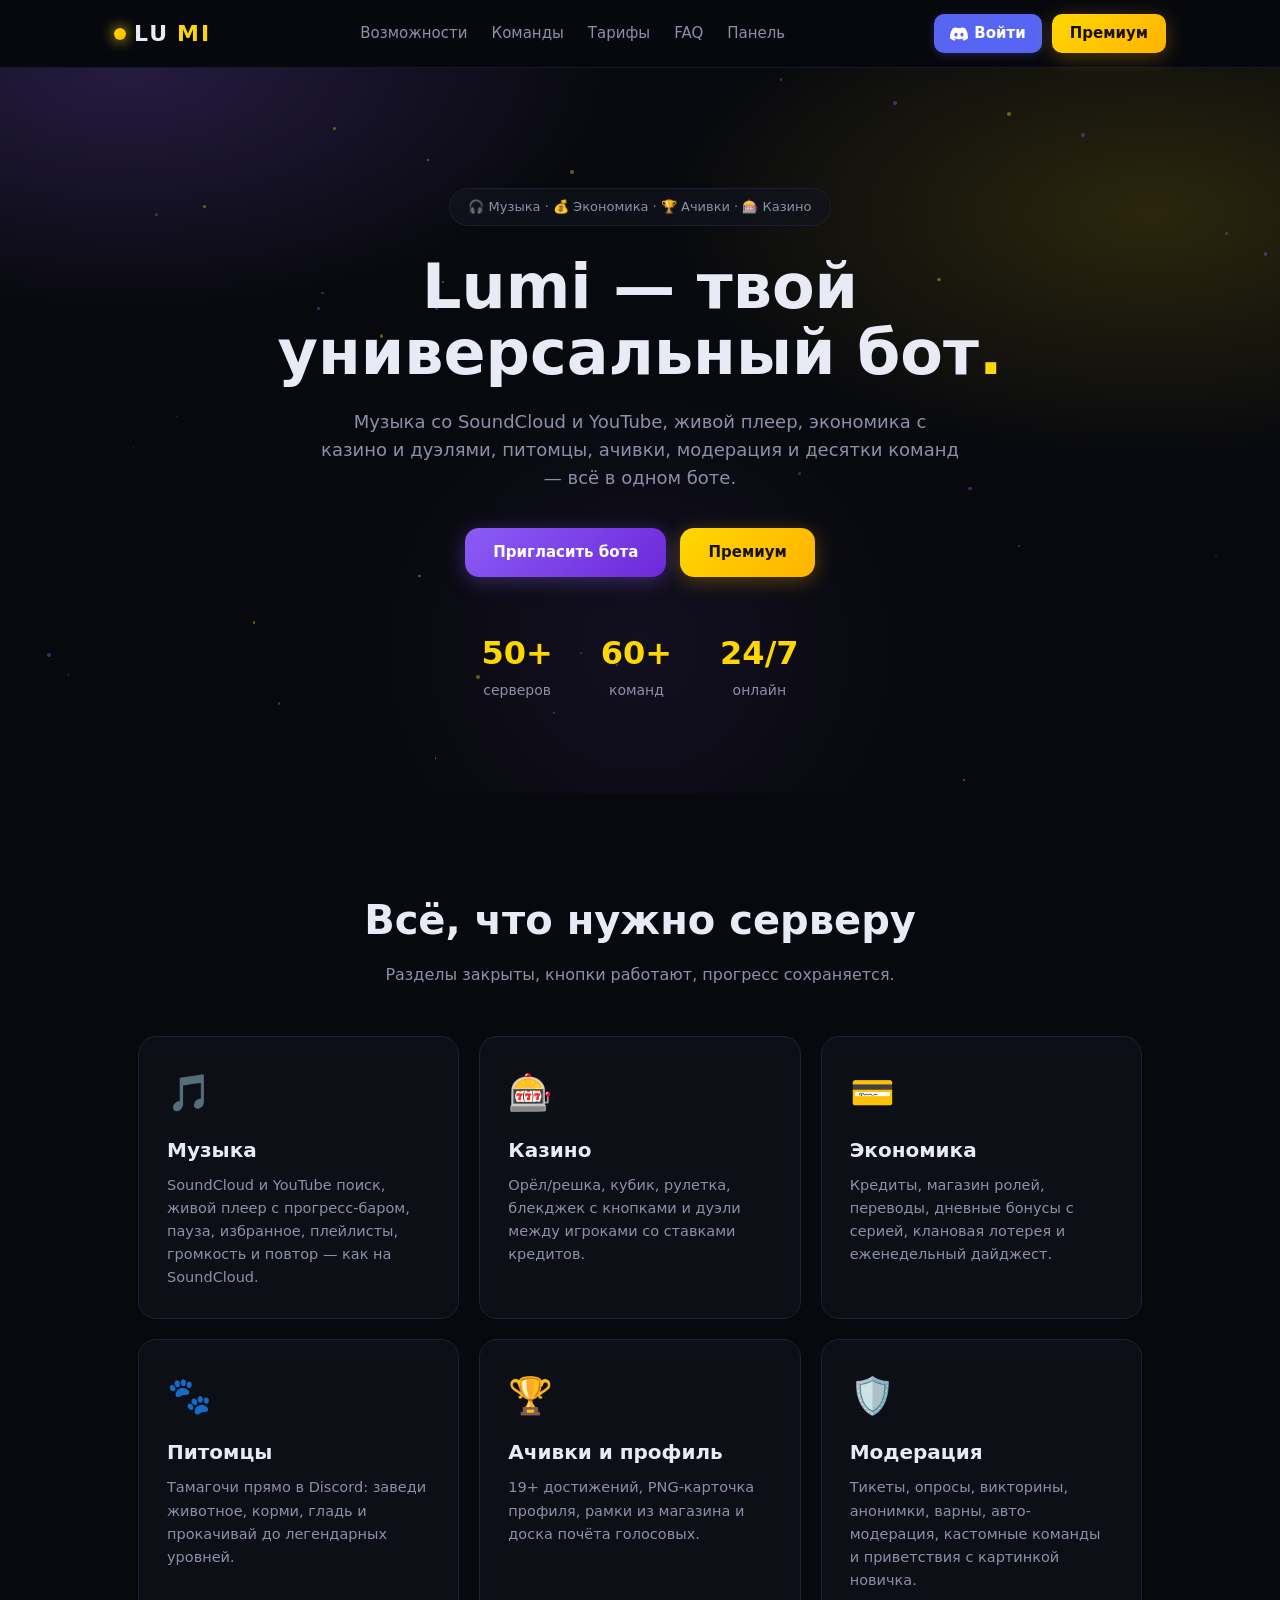
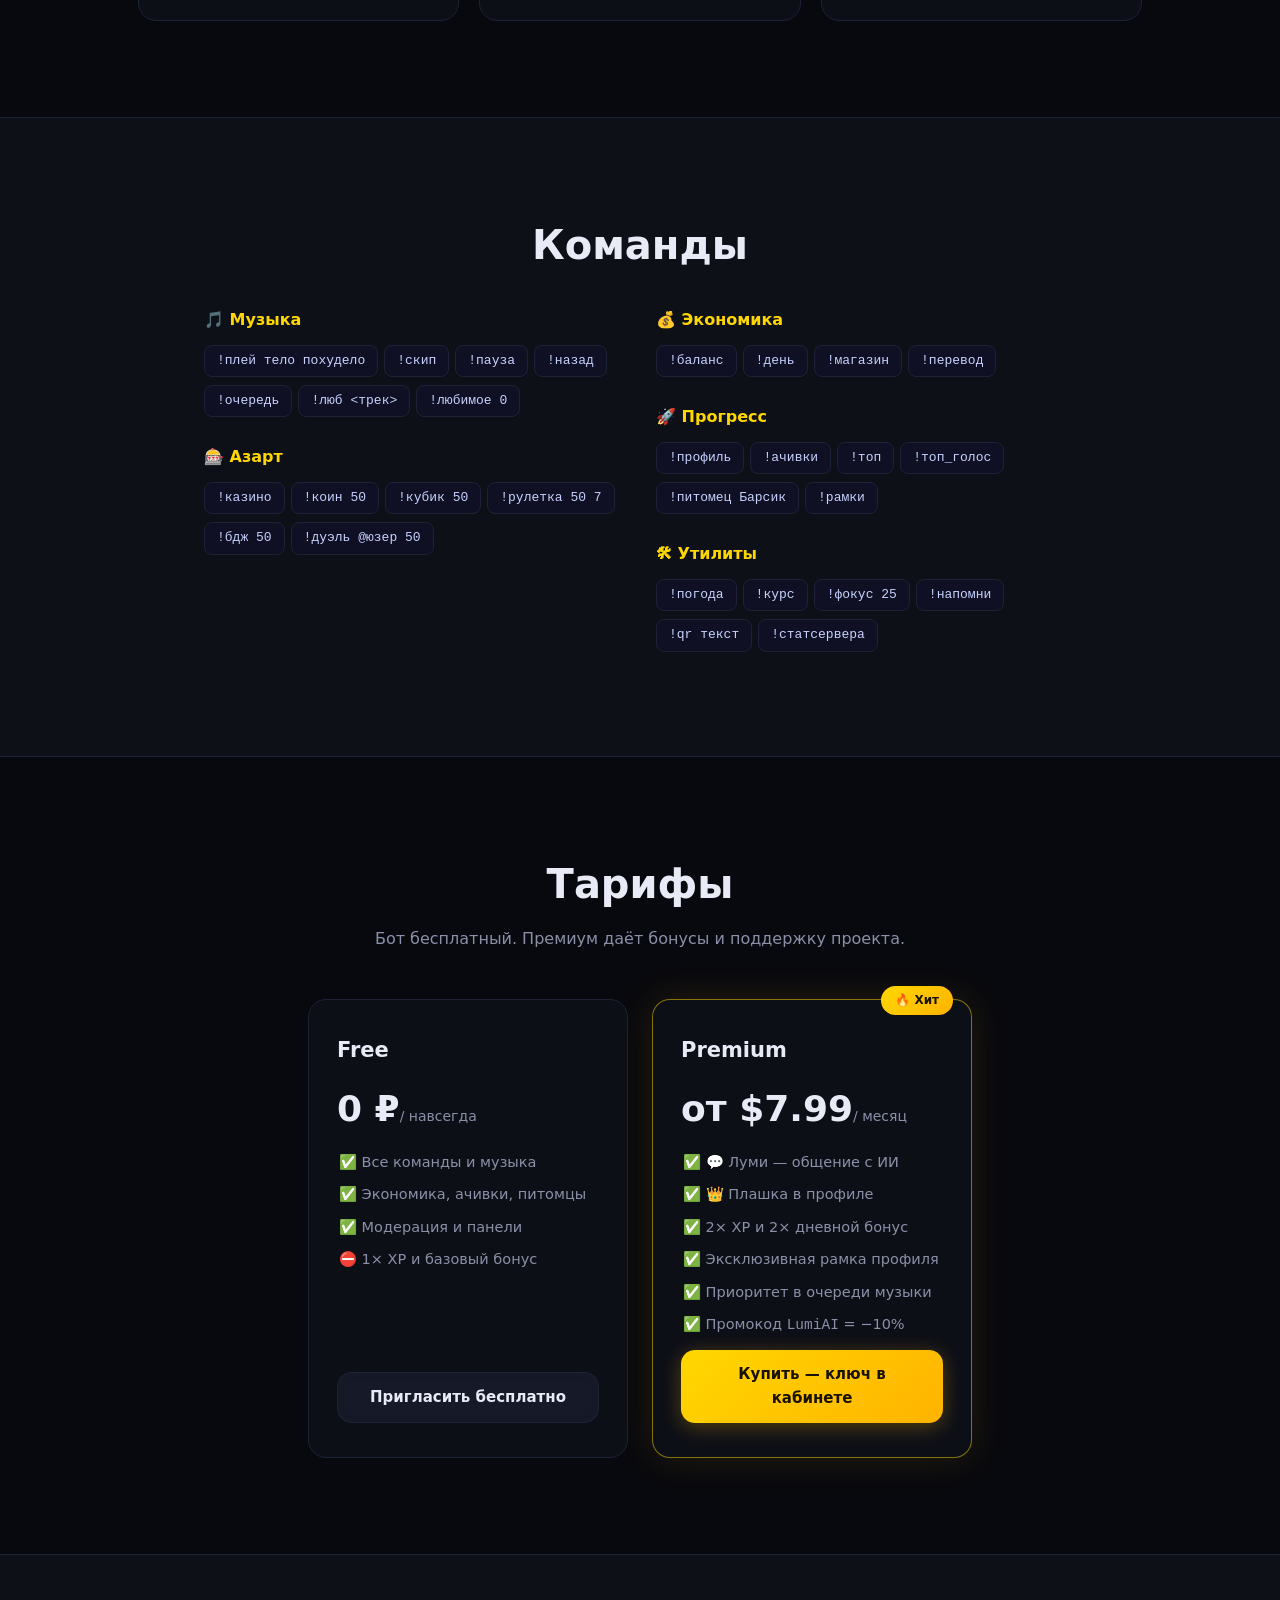
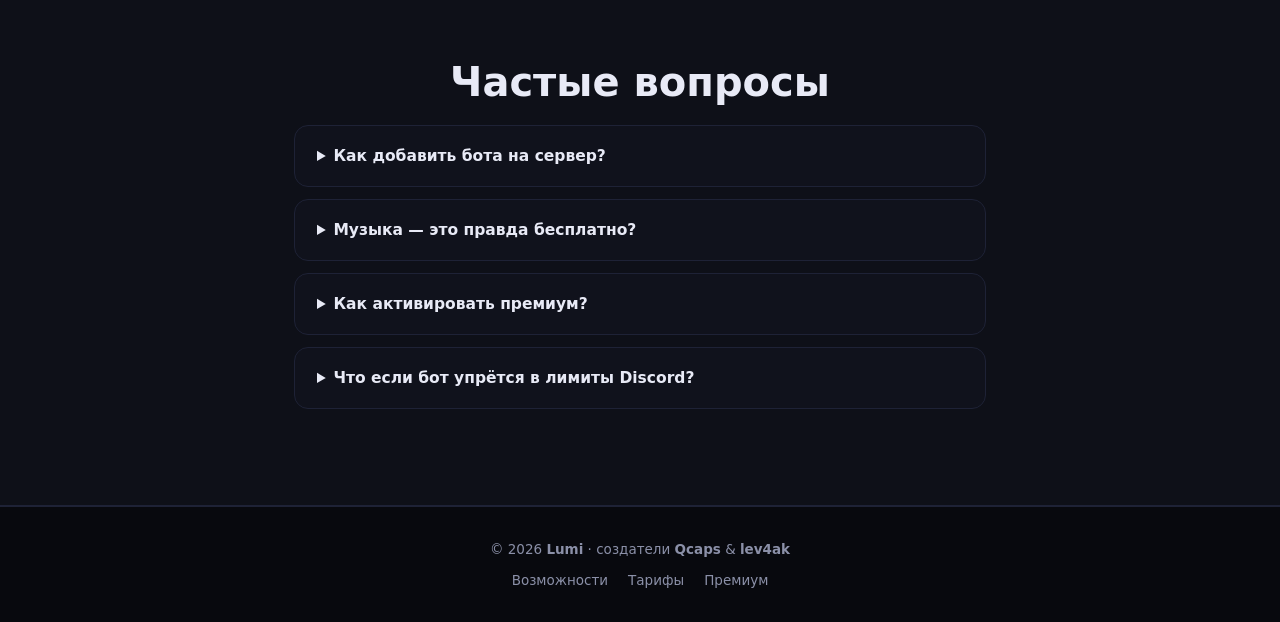
==== commit 6854806e: "Discord кнопка на главной + авто-генерация ключей в demo режиме" ====
--- a/site/index.html
+++ b/site/index.html
@@ -17,7 +17,13 @@
       <a href="#faq">FAQ</a>
       <a href="dashboard.html">Панель</a>
     </nav>
-    <a href="premium.html" class="btn btn-gold btn-sm">Премиум</a>
+    <div class="nav-actions">
+      <a href="/auth/login" class="btn btn-discord-sm">
+        <svg viewBox="0 0 24 24" width="18" height="18" fill="currentColor"><path d="M20.32 4.37a19.8 19.8 0 0 0-4.93-1.51 13.8 13.8 0 0 0-.64 1.28 18.3 18.3 0 0 0-5.5 0 13.8 13.8 0 0 0-.64-1.28c-1.71.29-3.37.8-4.93 1.51A20.3 20.3 0 0 0 .1 18.06a19.9 19.9 0 0 0 6.07 3.03c.49-.66.93-1.37 1.3-2.1a12.9 12.9 0 0 1-2.05-.98c.17-.12.34-.25.5-.38a14.2 14.2 0 0 0 12.16 0c.17.13.33.26.5.38-.65.39-1.34.71-2.05.98.37.73.81 1.44 1.3 2.1a19.9 19.9 0 0 0 6.07-3.03 20.3 20.3 0 0 0-3.58-13.69ZM8.02 15.33c-1.18 0-2.16-1.08-2.16-2.42 0-1.33.96-2.42 2.16-2.42s2.18 1.09 2.16 2.42c0 1.34-.96 2.42-2.16 2.42Zm7.96 0c-1.18 0-2.16-1.08-2.16-2.42 0-1.33.96-2.42 2.16-2.42s2.18 1.09 2.16 2.42c0 1.34-.95 2.42-2.16 2.42Z"/></svg>
+        Войти
+      </a>
+      <a href="premium.html" class="btn btn-gold btn-sm">Премиум</a>
+    </div>
   </div>
 </header>
 
--- a/site/css/style.css
+++ b/site/css/style.css
@@ -87,6 +87,18 @@
 }
 .btn-ghost:hover { border-color: var(--gold); color: var(--gold); background: rgba(255, 215, 0, 0.05); }
 
+.nav-actions { display: flex; gap: 10px; align-items: center; }
+.btn-discord-sm {
+  display: inline-flex; align-items: center; gap: 6px;
+  background: #5865f2; color: #fff;
+  padding: 8px 16px; border-radius: 10px;
+  font-weight: 700; font-size: 14px;
+  text-decoration: none;
+  transition: all .2s;
+  box-shadow: 0 2px 10px rgba(88, 101, 242, 0.25);
+}
+.btn-discord-sm:hover { background: #4752c4; transform: translateY(-1px); box-shadow: 0 4px 16px rgba(88, 101, 242, 0.4); }
+
 /* ── Hero ── */
 .hero {
   position: relative; overflow: hidden;
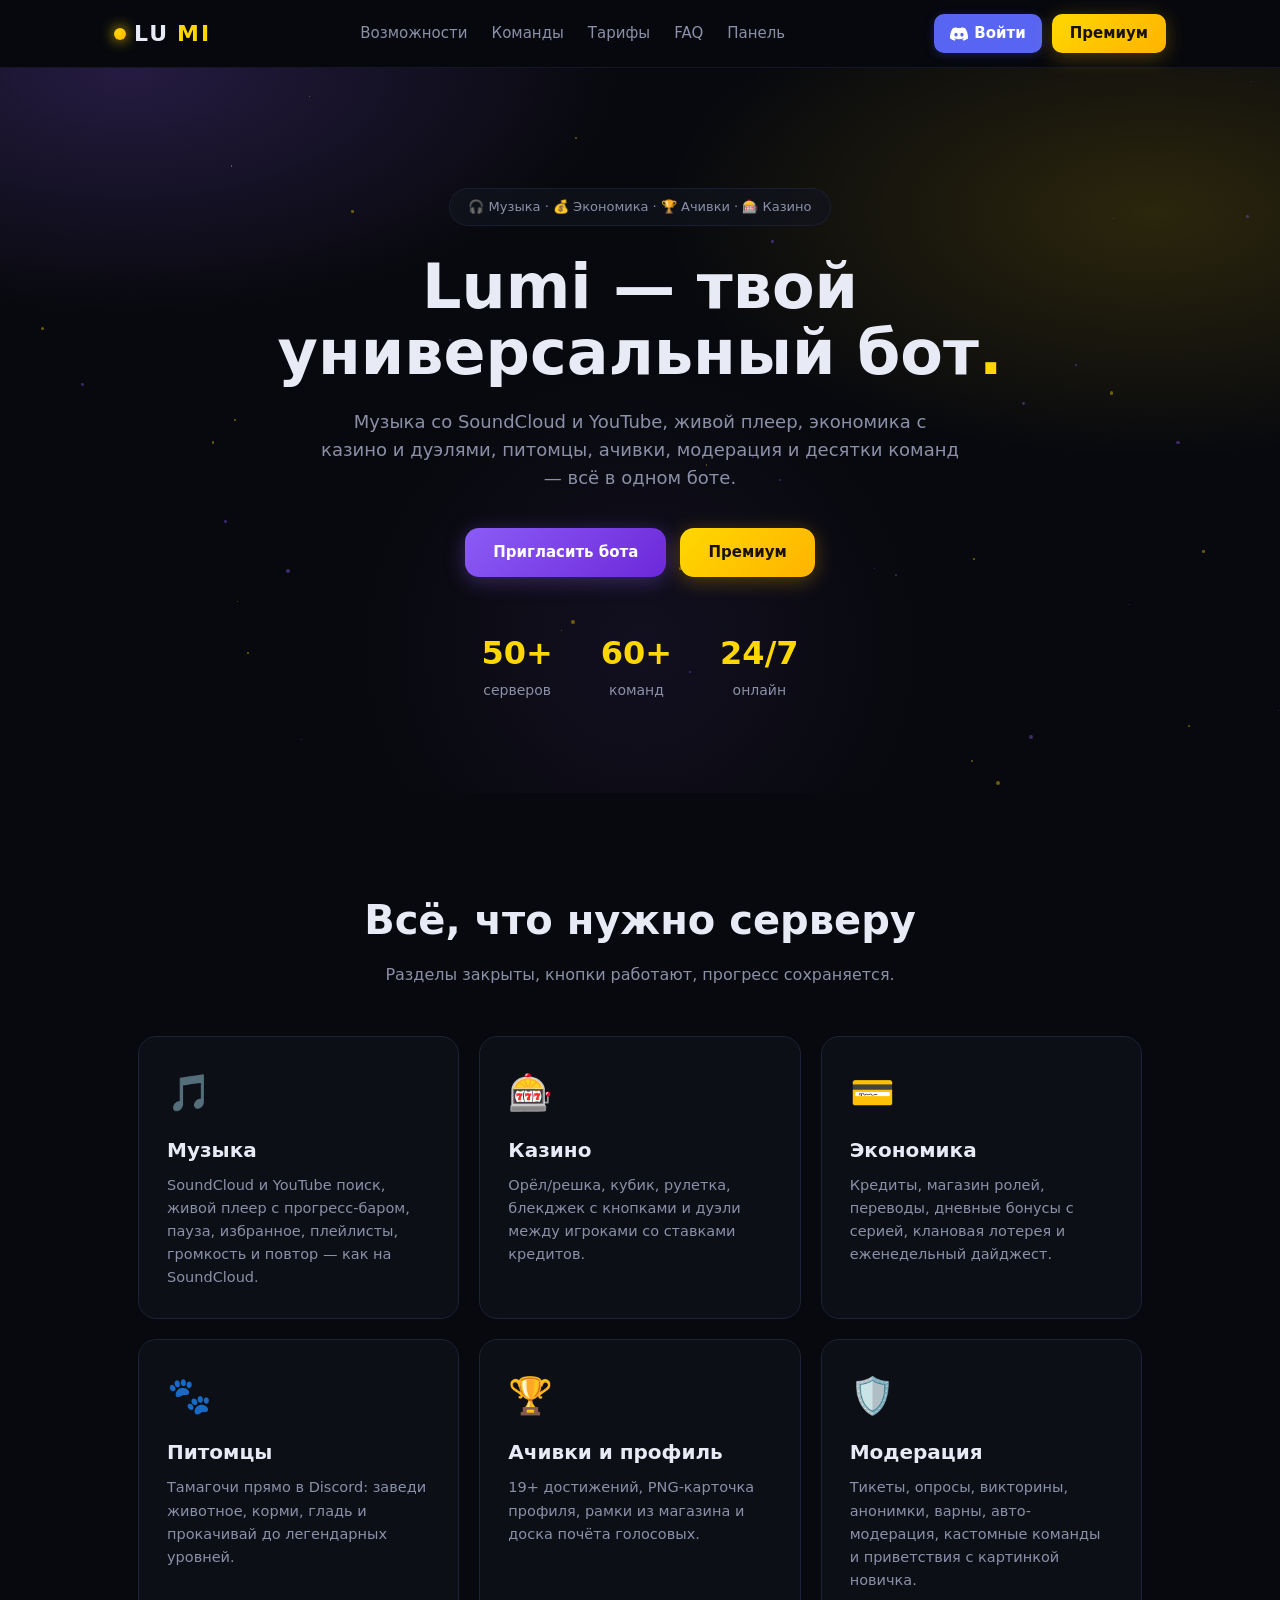
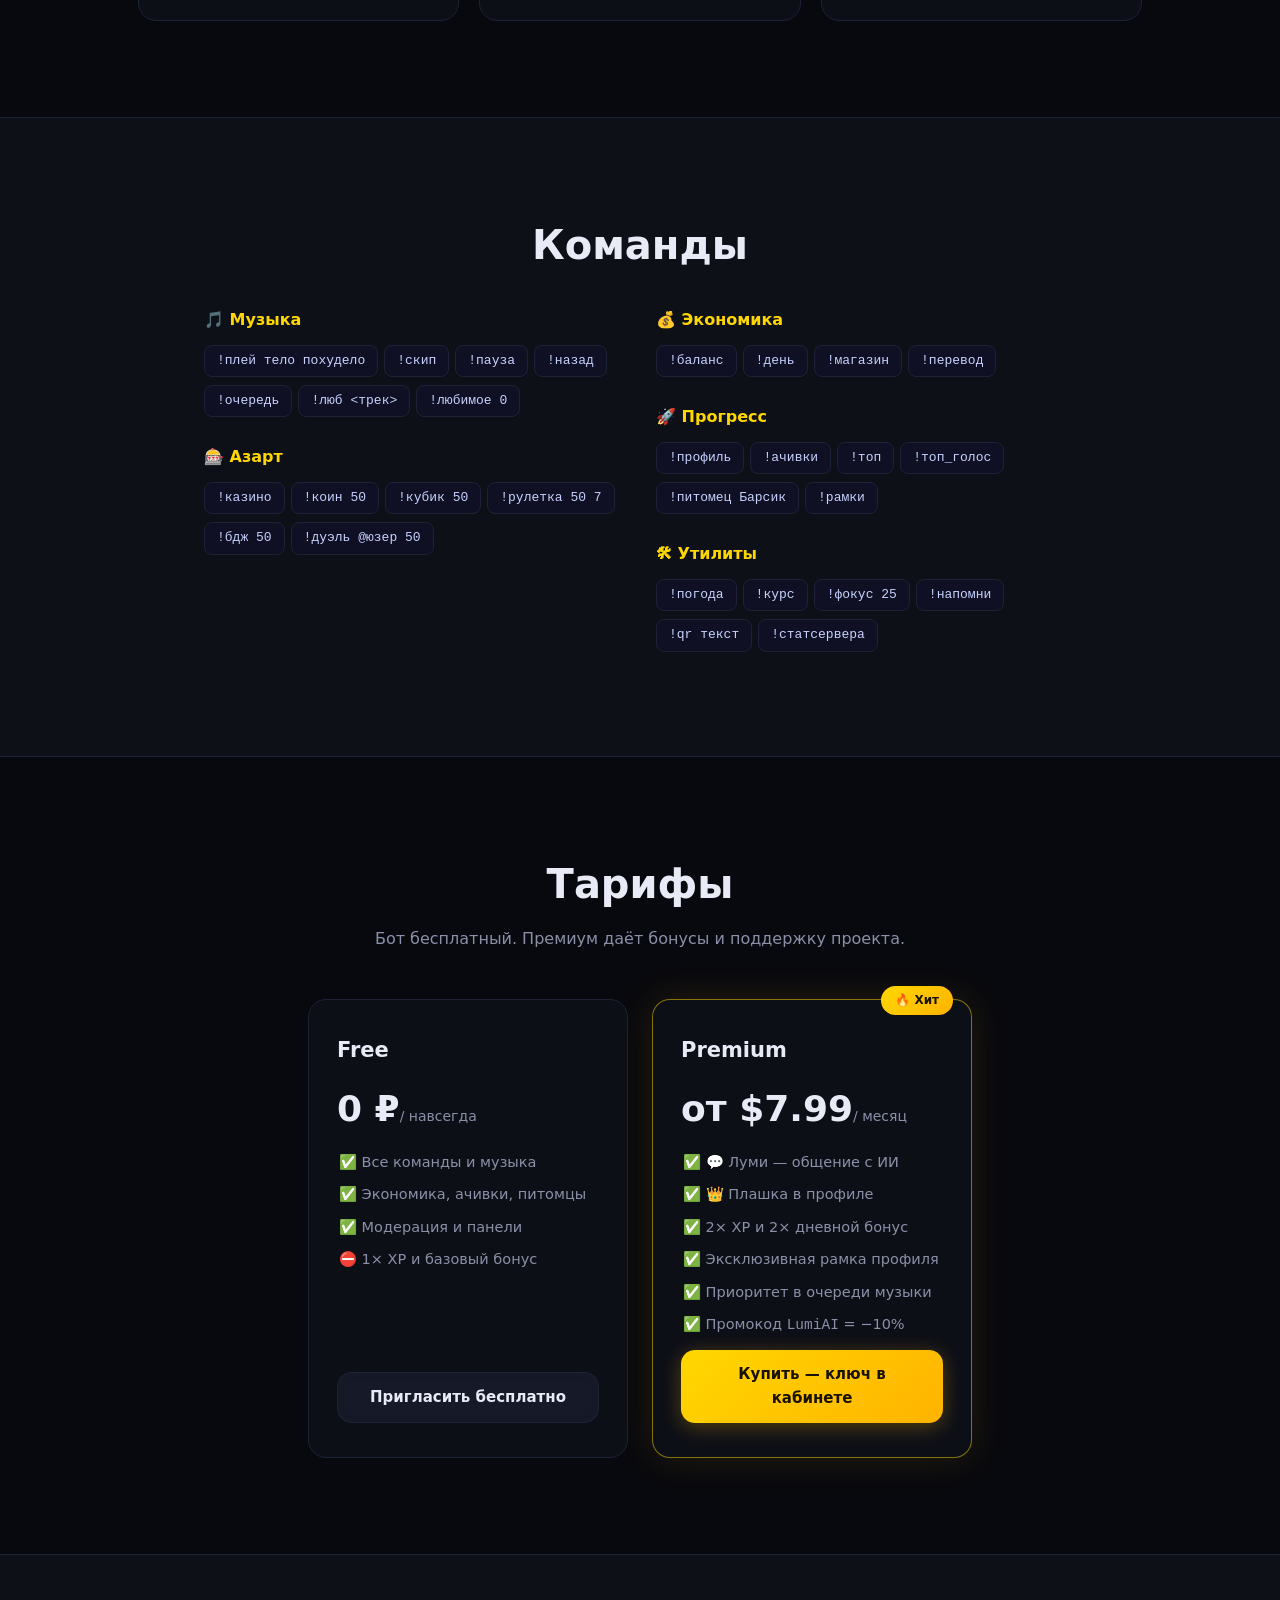
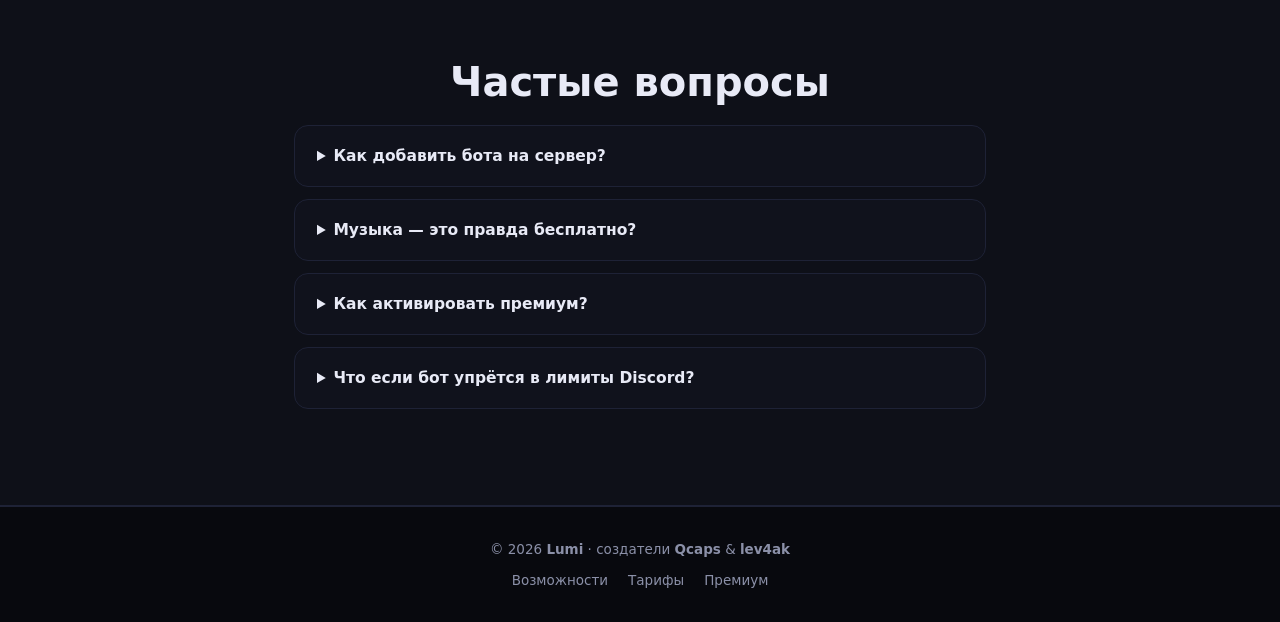
==== commit 1afc2134: "Fix OAuth links to lumi-panel.onrender.com" ====
--- a/site/index.html
+++ b/site/index.html
@@ -18,7 +18,7 @@
       <a href="dashboard.html">Панель</a>
     </nav>
     <div class="nav-actions">
-      <a href="/auth/login" class="btn btn-discord-sm">
+      <a href="https://lumi-panel.onrender.com/auth/login" class="btn btn-discord-sm">
         <svg viewBox="0 0 24 24" width="18" height="18" fill="currentColor"><path d="M20.32 4.37a19.8 19.8 0 0 0-4.93-1.51 13.8 13.8 0 0 0-.64 1.28 18.3 18.3 0 0 0-5.5 0 13.8 13.8 0 0 0-.64-1.28c-1.71.29-3.37.8-4.93 1.51A20.3 20.3 0 0 0 .1 18.06a19.9 19.9 0 0 0 6.07 3.03c.49-.66.93-1.37 1.3-2.1a12.9 12.9 0 0 1-2.05-.98c.17-.12.34-.25.5-.38a14.2 14.2 0 0 0 12.16 0c.17.13.33.26.5.38-.65.39-1.34.71-2.05.98.37.73.81 1.44 1.3 2.1a19.9 19.9 0 0 0 6.07-3.03 20.3 20.3 0 0 0-3.58-13.69ZM8.02 15.33c-1.18 0-2.16-1.08-2.16-2.42 0-1.33.96-2.42 2.16-2.42s2.18 1.09 2.16 2.42c0 1.34-.96 2.42-2.16 2.42Zm7.96 0c-1.18 0-2.16-1.08-2.16-2.42 0-1.33.96-2.42 2.16-2.42s2.18 1.09 2.16 2.42c0 1.34-.95 2.42-2.16 2.42Z"/></svg>
         Войти
       </a>
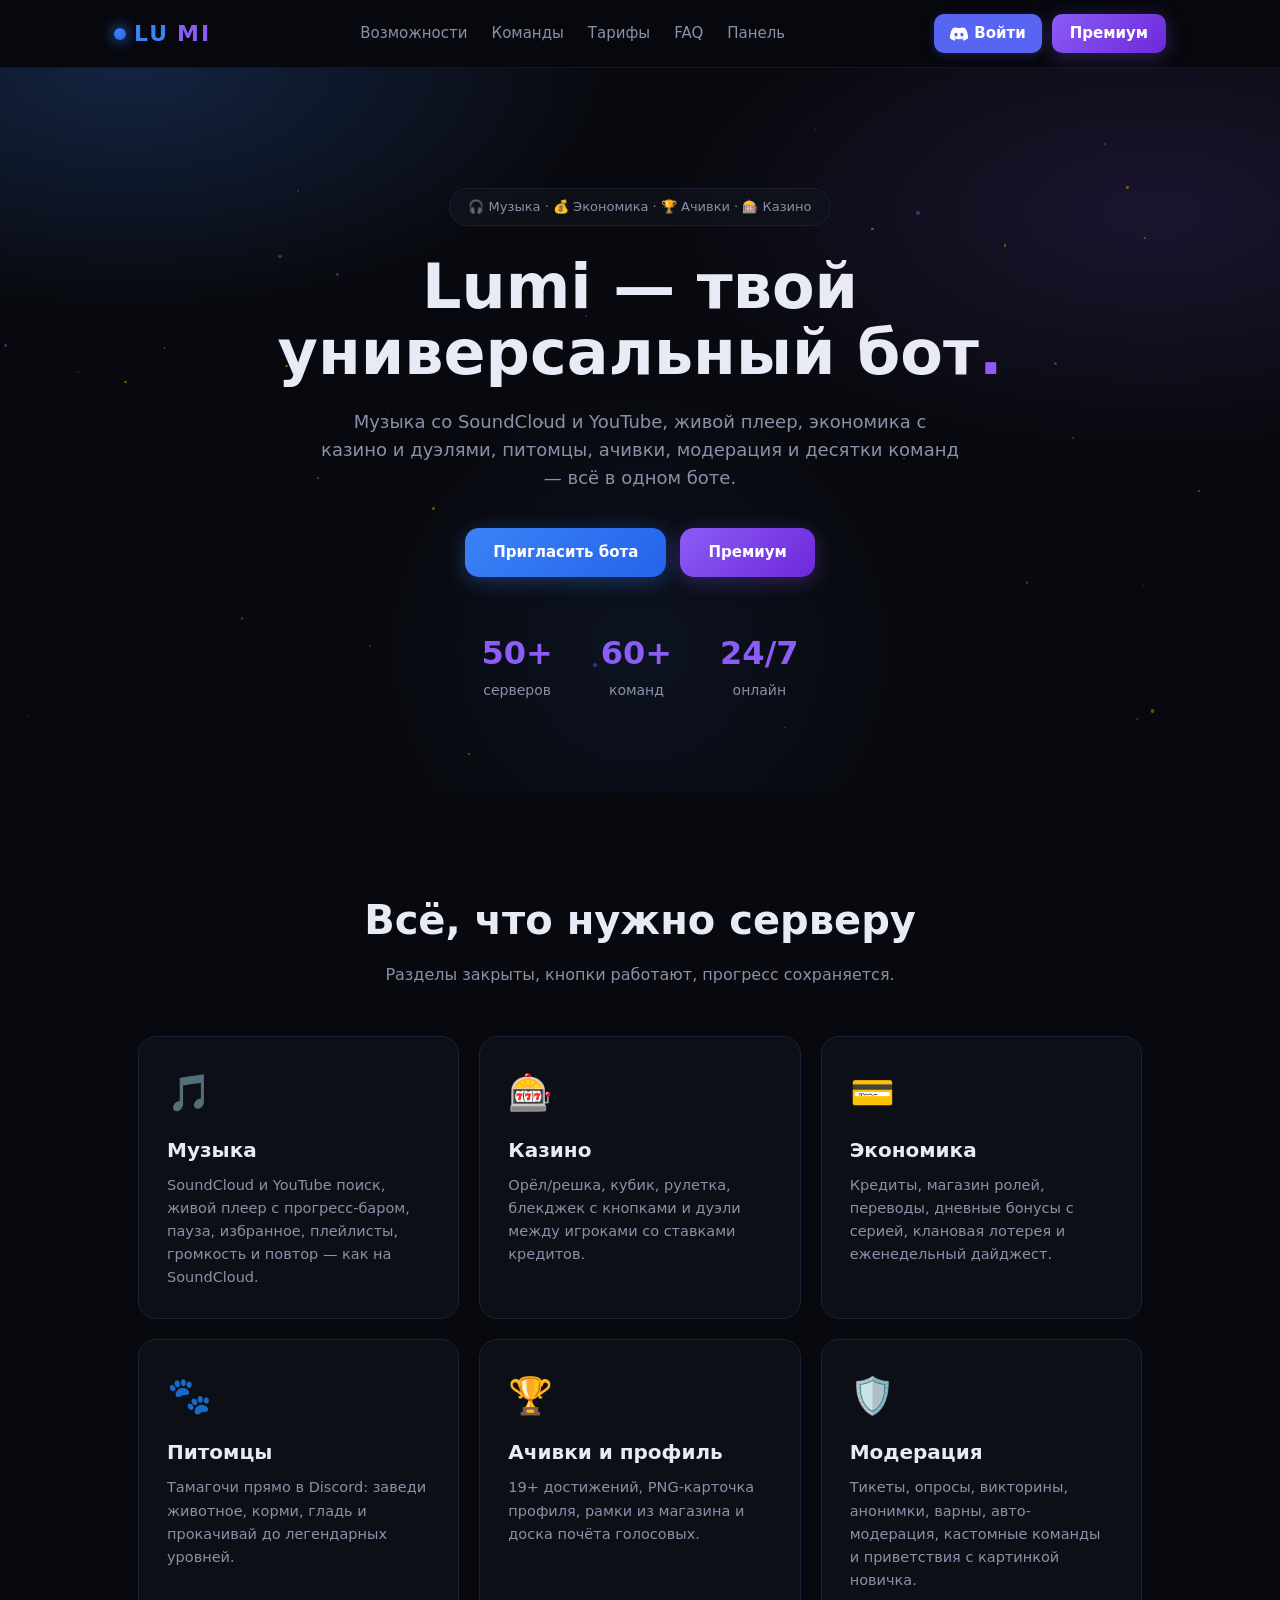
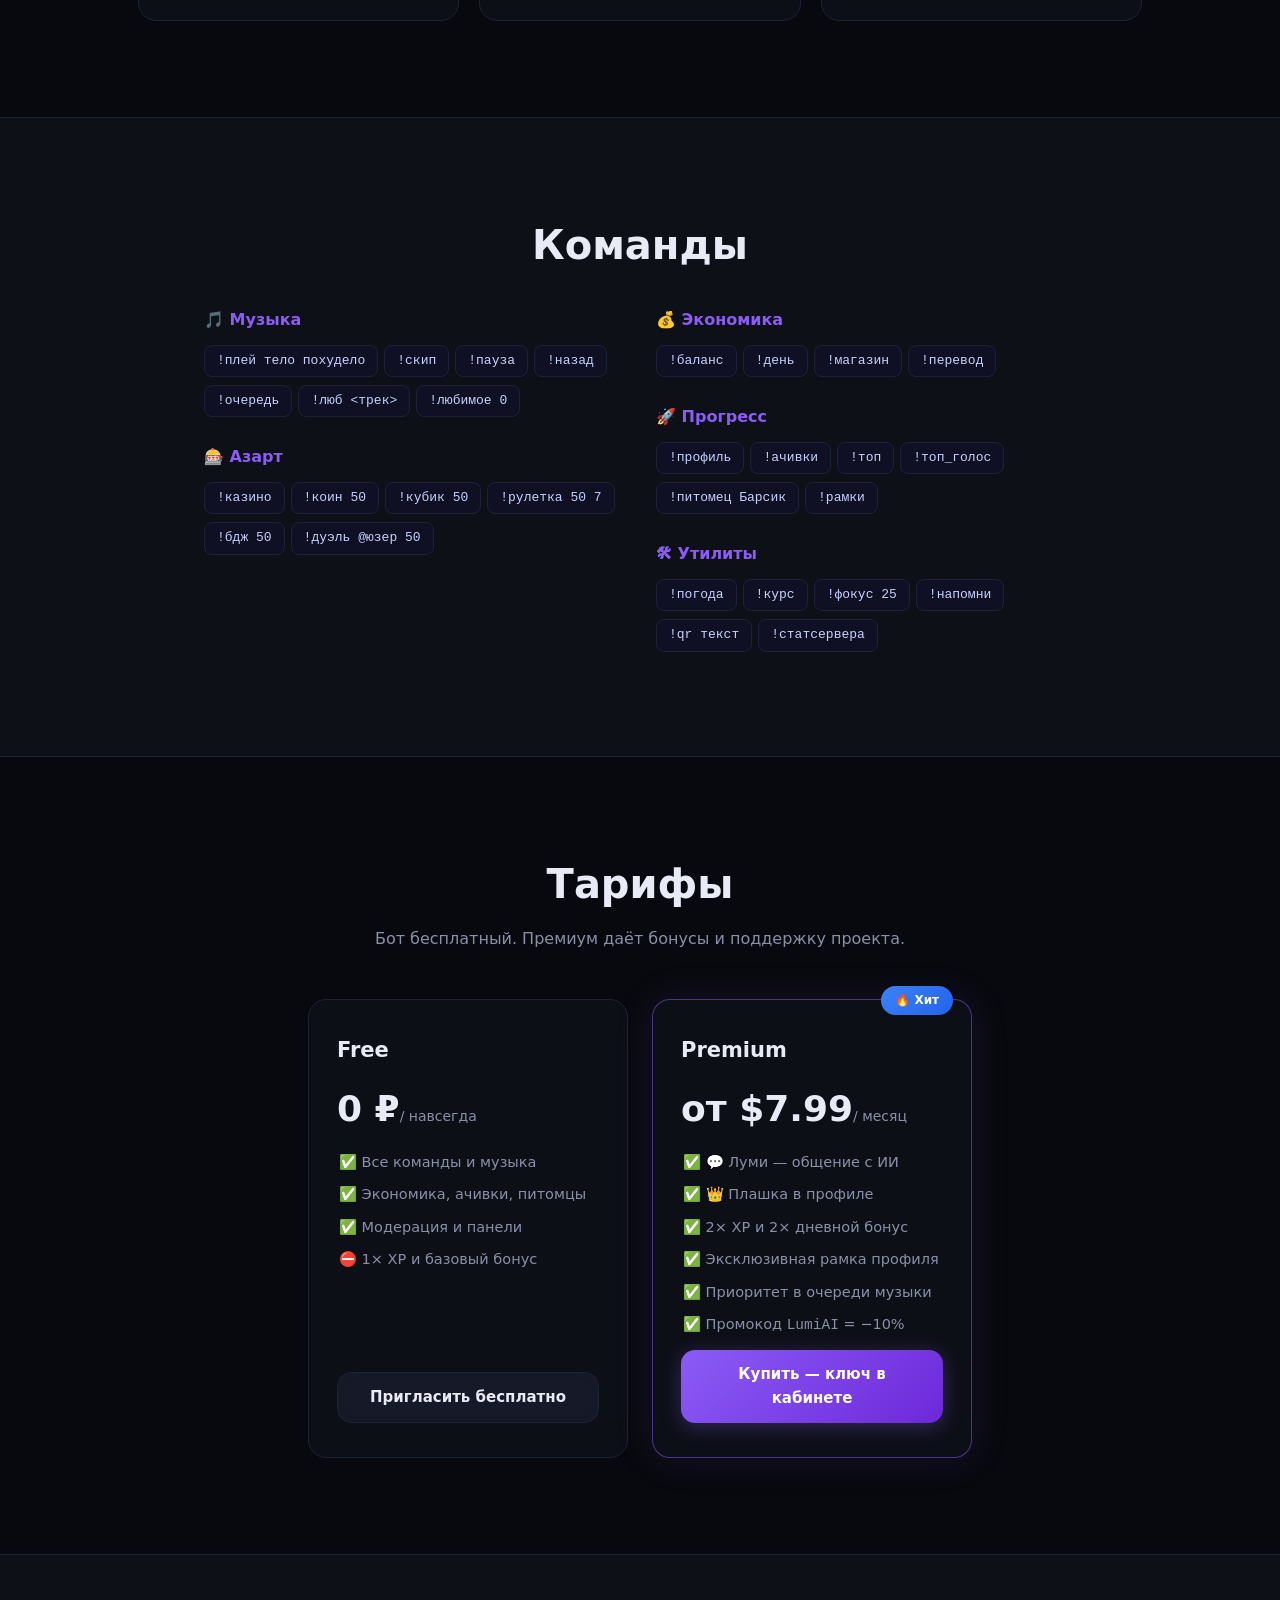
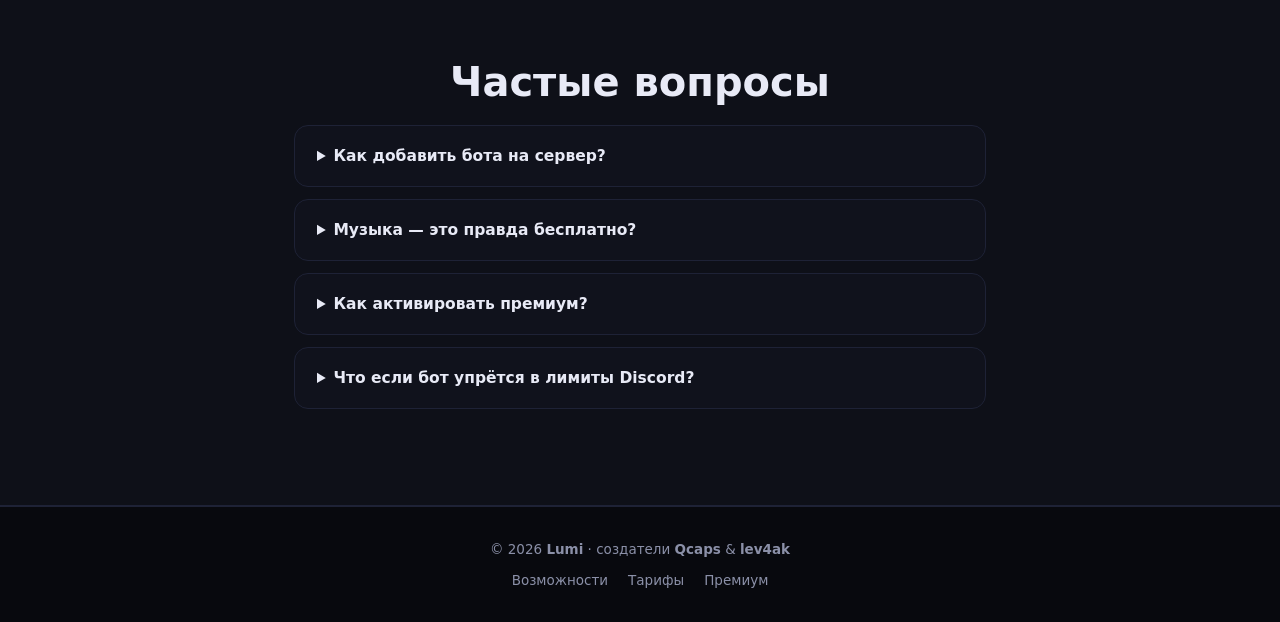
==== commit 198e76c0: "Stripe оплата + новый дизайн: LU синий, MI фиолетовый" ====
--- a/site/index.html
+++ b/site/index.html
@@ -9,7 +9,7 @@
 <body>
 <header class="nav">
   <div class="nav-inner">
-    <div class="logo"><span class="logo-dot"></span>LU<span class="accent">MI</span></div>
+    <div class="logo"><span class="logo-dot"></span><span class="lu">LU</span><span class="mi">MI</span></div>
     <nav>
       <a href="#features">Возможности</a>
       <a href="#commands">Команды</a>
--- a/site/css/style.css
+++ b/site/css/style.css
@@ -5,8 +5,8 @@
   --line: #1e2236;
   --text: #e8eaf6;
   --muted: #8b90a8;
-  --gold: #ffd700;
-  --gold2: #ffb300;
+  --blue: #3b82f6;
+  --blue2: #2563eb;
   --violet: #8b5cf6;
   --green: #22c55e;
   --red: #ef4444;
@@ -23,7 +23,7 @@
   overflow-x: hidden;
 }
 
-.accent { color: var(--gold); }
+.accent { color: var(--violet); }
 
 /* ── Навигация ── */
 .nav {
@@ -40,24 +40,26 @@
   font-weight: 800; font-size: 22px; letter-spacing: 2px;
   display: flex; align-items: center; gap: 8px;
 }
+.logo .lu { color: var(--blue); }
+.logo .mi { color: var(--violet); }
 .logo-dot {
   width: 12px; height: 12px; border-radius: 50%;
-  background: radial-gradient(circle at 30% 30%, var(--gold), var(--gold2));
-  box-shadow: 0 0 14px var(--gold);
+  background: radial-gradient(circle at 30% 30%, var(--blue), var(--blue2));
+  box-shadow: 0 0 14px var(--blue);
   animation: pulse 2s ease-in-out infinite;
 }
 @keyframes pulse {
-  0%, 100% { box-shadow: 0 0 14px var(--gold); }
-  50% { box-shadow: 0 0 22px var(--gold), 0 0 40px rgba(255, 215, 0, 0.2); }
+  0%, 100% { box-shadow: 0 0 14px var(--blue); }
+  50% { box-shadow: 0 0 22px var(--blue), 0 0 40px rgba(59, 130, 246, 0.2); }
 }
 .logo-tag {
   font-size: 11px; font-weight: 700; color: var(--bg);
-  background: linear-gradient(135deg, var(--gold), var(--gold2));
+  background: linear-gradient(135deg, var(--violet), var(--blue2));
   padding: 3px 10px; border-radius: 8px; letter-spacing: 1px;
 }
 .nav nav { display: flex; gap: 24px; }
 .nav nav a { color: var(--muted); text-decoration: none; font-size: 15px; transition: color .2s; }
-.nav nav a:hover { color: var(--gold); }
+.nav nav a:hover { color: var(--violet); }
 .nav a { font-size: 15px; }
 
 /* ── Кнопки ── */
@@ -70,22 +72,22 @@
 .btn:hover { transform: translateY(-2px); }
 .btn-sm { padding: 8px 18px; font-size: 14px; border-radius: 10px; }
 .btn-gold {
-  background: linear-gradient(135deg, var(--gold), var(--gold2));
-  color: #1a1200;
-  box-shadow: 0 4px 20px rgba(255, 179, 0, 0.3);
-}
-.btn-gold:hover { box-shadow: 0 6px 28px rgba(255, 179, 0, 0.45); }
+  background: linear-gradient(135deg, var(--violet), #6d28d9);
+  color: #fff;
+  box-shadow: 0 4px 20px rgba(139, 92, 246, 0.3);
+}
+.btn-gold:hover { box-shadow: 0 6px 28px rgba(139, 92, 246, 0.5); }
 .btn-primary {
-  background: linear-gradient(135deg, var(--violet), #6d28d9);
-  color: #fff; box-shadow: 0 4px 20px rgba(139, 92, 246, 0.35);
-}
-.btn-primary:hover { box-shadow: 0 6px 28px rgba(139, 92, 246, 0.5); }
+  background: linear-gradient(135deg, var(--blue), var(--blue2));
+  color: #fff; box-shadow: 0 4px 20px rgba(59, 130, 246, 0.35);
+}
+.btn-primary:hover { box-shadow: 0 6px 28px rgba(59, 130, 246, 0.5); }
 .btn-ghost {
   background: rgba(30, 34, 54, 0.5); color: var(--text);
   border: 1px solid var(--line);
   backdrop-filter: blur(8px);
 }
-.btn-ghost:hover { border-color: var(--gold); color: var(--gold); background: rgba(255, 215, 0, 0.05); }
+.btn-ghost:hover { border-color: var(--violet); color: var(--violet); background: rgba(139, 92, 246, 0.05); }
 
 .nav-actions { display: flex; gap: 10px; align-items: center; }
 .btn-discord-sm {
@@ -108,9 +110,9 @@
 .hero-glow {
   position: absolute; inset: 0; pointer-events: none;
   background:
-    radial-gradient(700px 350px at 10% 0%, rgba(139, 92, 246, 0.22), transparent 70%),
-    radial-gradient(700px 350px at 90% 20%, rgba(255, 215, 0, 0.14), transparent 70%),
-    radial-gradient(400px 400px at 50% 80%, rgba(139, 92, 246, 0.08), transparent 70%);
+    radial-gradient(700px 350px at 10% 0%, rgba(59, 130, 246, 0.22), transparent 70%),
+    radial-gradient(700px 350px at 90% 20%, rgba(139, 92, 246, 0.14), transparent 70%),
+    radial-gradient(400px 400px at 50% 80%, rgba(59, 130, 246, 0.08), transparent 70%);
 }
 .hero-particles {
   position: absolute; inset: 0; pointer-events: none;
@@ -141,7 +143,7 @@
   margin-top: 52px; flex-wrap: wrap;
   animation: fadeInUp .6s ease-out .4s both;
 }
-.hero-stats b { display: block; font-size: 32px; color: var(--gold); }
+.hero-stats b { display: block; font-size: 32px; color: var(--violet); }
 .hero-stats span { color: var(--muted); font-size: 14px; }
 
 @keyframes fadeInUp {
@@ -172,8 +174,8 @@
 }
 .card:hover {
   transform: translateY(-6px);
-  border-color: rgba(255, 215, 0, 0.4);
-  box-shadow: 0 12px 40px rgba(0, 0, 0, 0.3), 0 0 0 1px rgba(255, 215, 0, 0.1);
+  border-color: rgba(139, 92, 246, 0.4);
+  box-shadow: 0 12px 40px rgba(0, 0, 0, 0.3), 0 0 0 1px rgba(139, 92, 246, 0.1);
 }
 .card-emoji { font-size: 36px; display: block; margin-bottom: 14px; }
 .card h3 { font-size: 20px; margin-bottom: 8px; }
@@ -184,7 +186,7 @@
   display: grid; grid-template-columns: 1fr 1fr; gap: 32px;
   max-width: 920px; margin: 0 auto; padding: 0 24px;
 }
-.cmd-cols h4 { color: var(--gold); margin: 20px 0 12px; font-size: 16px; }
+.cmd-cols h4 { color: var(--violet); margin: 20px 0 12px; font-size: 16px; }
 .cmd-cols code {
   display: inline-block;
   background: rgba(16, 17, 38, 0.8);
@@ -211,13 +213,13 @@
 }
 .price-card:hover { transform: translateY(-4px); }
 .price-card.hot {
-  border-color: rgba(255, 215, 0, 0.5);
-  box-shadow: 0 0 40px rgba(255, 179, 0, 0.12);
+  border-color: rgba(139, 92, 246, 0.5);
+  box-shadow: 0 0 40px rgba(139, 92, 246, 0.12);
 }
 .hot-label {
   position: absolute; top: -14px; right: 18px;
-  background: linear-gradient(135deg, var(--gold), var(--gold2));
-  color: #1a1200; font-weight: 800; font-size: 12px;
+  background: linear-gradient(135deg, var(--blue), var(--blue2));
+  color: #fff; font-weight: 800; font-size: 12px;
   padding: 5px 14px; border-radius: 999px;
 }
 .price-card h3 { font-size: 21px; }
@@ -261,7 +263,7 @@
   font-size: 16px; font-family: "Fira Code", Consolas, monospace; letter-spacing: 1px;
   outline: none; transition: border-color .2s;
 }
-.prem-box input:focus { border-color: var(--gold); }
+.prem-box input:focus { border-color: var(--violet); }
 .hint { color: var(--muted); font-size: 13.5px; }
 .hint.ok { color: var(--green); }
 .hint.err { color: var(--red); }
@@ -277,8 +279,8 @@
 }
 .step b {
   width: 36px; height: 36px; flex-shrink: 0;
-  background: linear-gradient(135deg, var(--gold), var(--gold2));
-  color: #1a1200; border-radius: 50%;
+  background: linear-gradient(135deg, var(--blue), var(--blue2));
+  color: #fff; border-radius: 50%;
   display: flex; align-items: center; justify-content: center;
 }
 .step code { background: rgba(16, 17, 38, 0.8); padding: 2px 8px; border-radius: 6px; color: #c7d2fe; }
@@ -291,7 +293,7 @@
 }
 .footer-links { display: flex; gap: 20px; justify-content: center; }
 .footer-links a { color: var(--muted); text-decoration: none; transition: color .2s; }
-.footer-links a:hover { color: var(--gold); }
+.footer-links a:hover { color: var(--violet); }
 
 @media (max-width: 760px) {
   .hero h1 { font-size: 40px; }
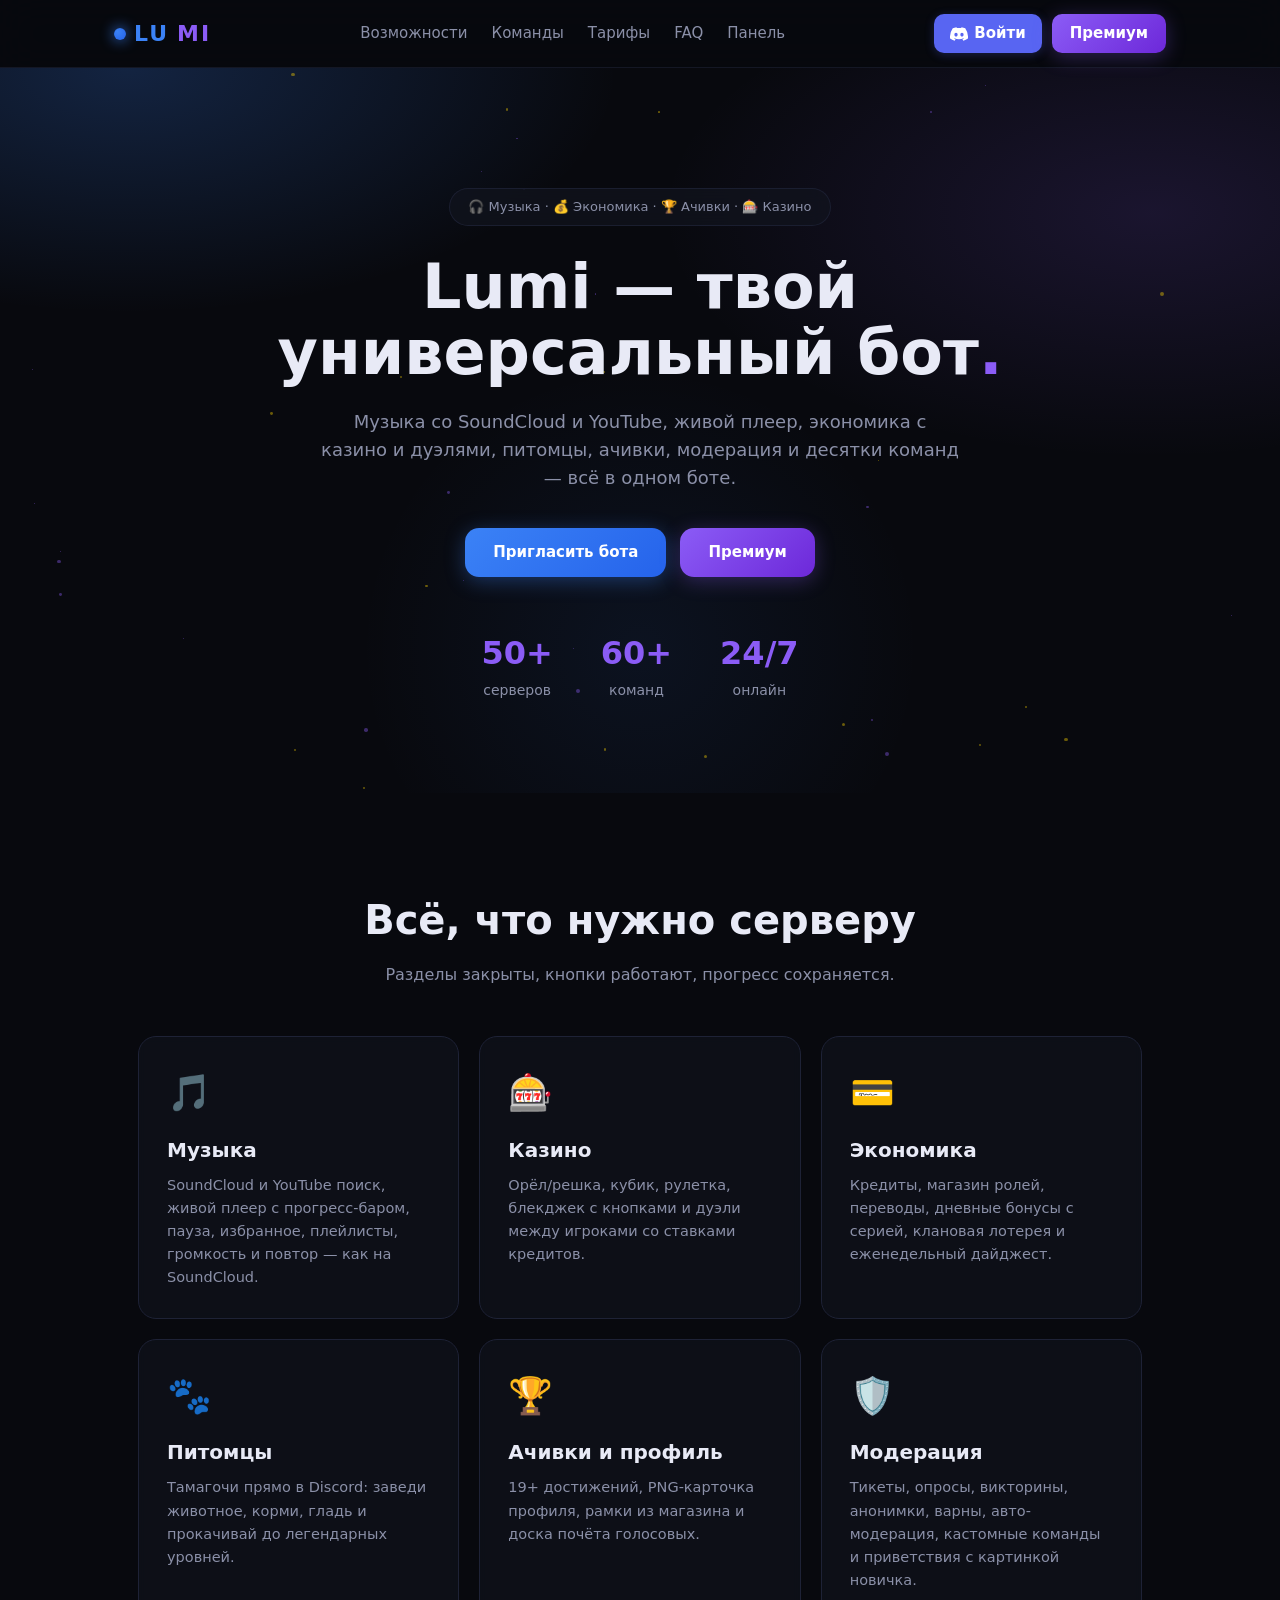
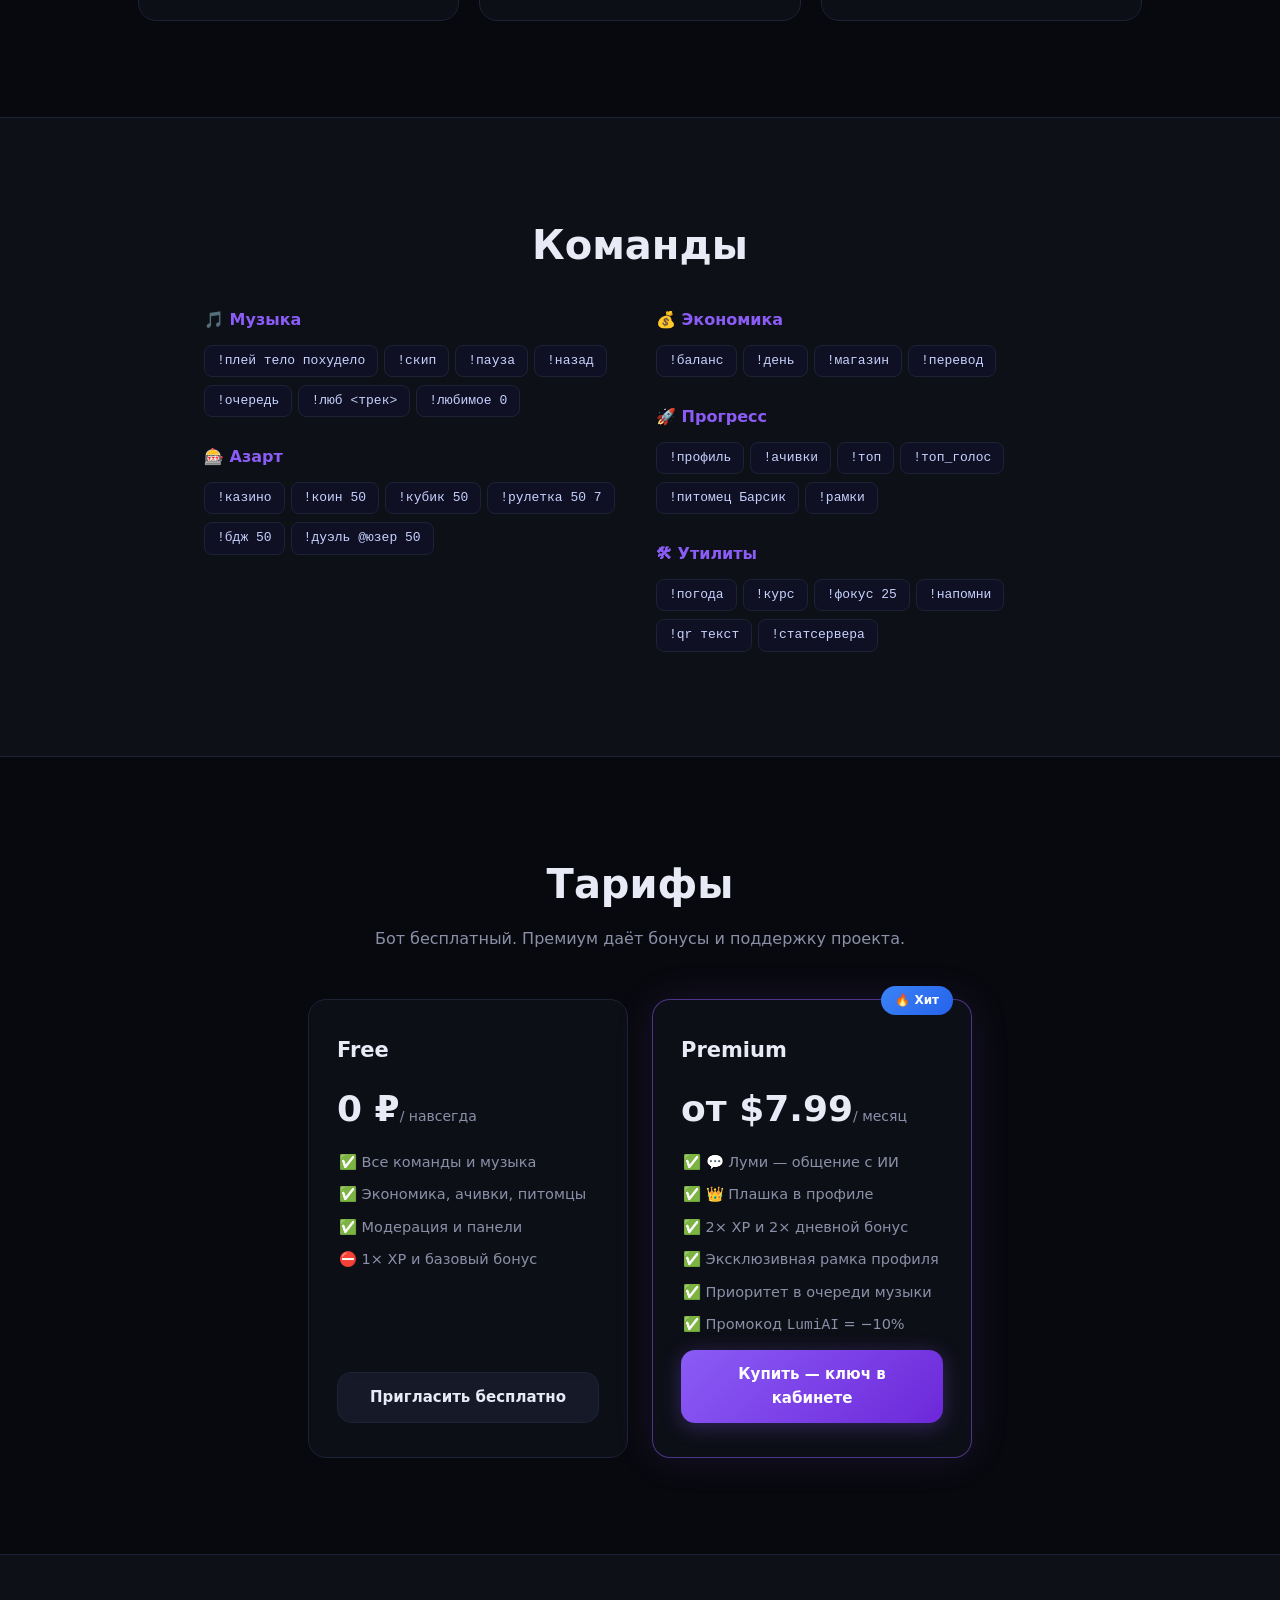
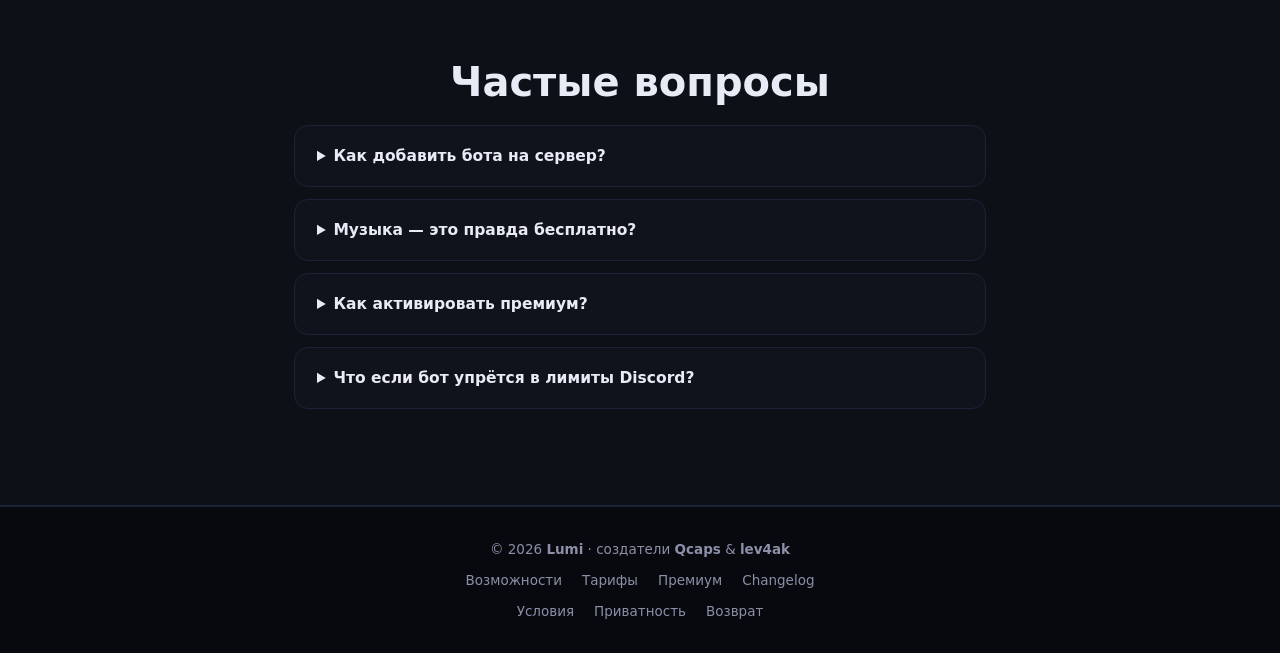
==== commit a846dc2d: "Quality pack: webhook, health, rate-limit, logs, legal pages, changelog, SEO, mailer, Dockerfile, sy" ====
--- a/site/index.html
+++ b/site/index.html
@@ -4,7 +4,17 @@
 <meta charset="UTF-8">
 <meta name="viewport" content="width=device-width, initial-scale=1.0">
 <title>Lumi — универсальный бот для Discord</title>
+<meta name="description" content="Lumi — универсальный Discord-бот: музыка, экономика, казино, питомцы, ачивки, модерация, ИИ-чат. Бесплатно для старта, премиум от $7.99/мес.">
+<meta property="og:title" content="Lumi — универсальный бот для Discord">
+<meta property="og:description" content="Музыка, экономика, казино, питомцы, ачивки, модерация, ИИ-чат. Премиум от $7.99/мес.">
+<meta property="og:type" content="website">
+<meta property="og:url" content="https://lumias.netlify.app/">
+<meta property="og:image" content="https://lumias.netlify.app/og.png">
+<meta name="twitter:card" content="summary_large_image">
+<meta name="twitter:title" content="Lumi — универсальный бот для Discord">
+<meta name="twitter:description" content="Музыка, экономика, казино, питомцы, ачивки, модерация, ИИ-чат.">
 <link rel="stylesheet" href="css/style.css">
+<link rel="sitemap" type="application/xml" title="Sitemap" href="/sitemap.xml">
 </head>
 <body>
 <header class="nav">
@@ -124,7 +134,8 @@
 
 <footer class="footer">
   <div>© 2026 <b>Lumi</b> · создатели <b>Qcaps</b> &amp; <b>lev4ak</b></div>
-  <div class="footer-links"><a href="#features">Возможности</a><a href="#pricing">Тарифы</a><a href="premium.html">Премиум</a></div>
+  <div class="footer-links"><a href="#features">Возможности</a><a href="#pricing">Тарифы</a><a href="premium.html">Премиум</a><a href="changelog.html">Changelog</a></div>
+  <div class="footer-links"><a href="terms.html">Условия</a><a href="privacy.html">Приватность</a><a href="refund.html">Возврат</a></div>
 </footer>
 
 <script src="js/main.js"></script>
--- a/site/css/style.css
+++ b/site/css/style.css
@@ -101,6 +101,17 @@
 }
 .btn-discord-sm:hover { background: #4752c4; transform: translateY(-1px); box-shadow: 0 4px 16px rgba(88, 101, 242, 0.4); }
 
+.btn-discord {
+  display: inline-flex; align-items: center; gap: 10px;
+  background: #5865f2; color: #fff;
+  padding: 14px 28px; border-radius: 14px;
+  font-weight: 700; font-size: 15px;
+  text-decoration: none;
+  box-shadow: 0 4px 20px rgba(88, 101, 242, 0.35);
+  transition: all .2s;
+}
+.btn-discord:hover { transform: translateY(-2px); box-shadow: 0 6px 28px rgba(88, 101, 242, 0.5); }
+
 /* ── Hero ── */
 .hero {
   position: relative; overflow: hidden;
